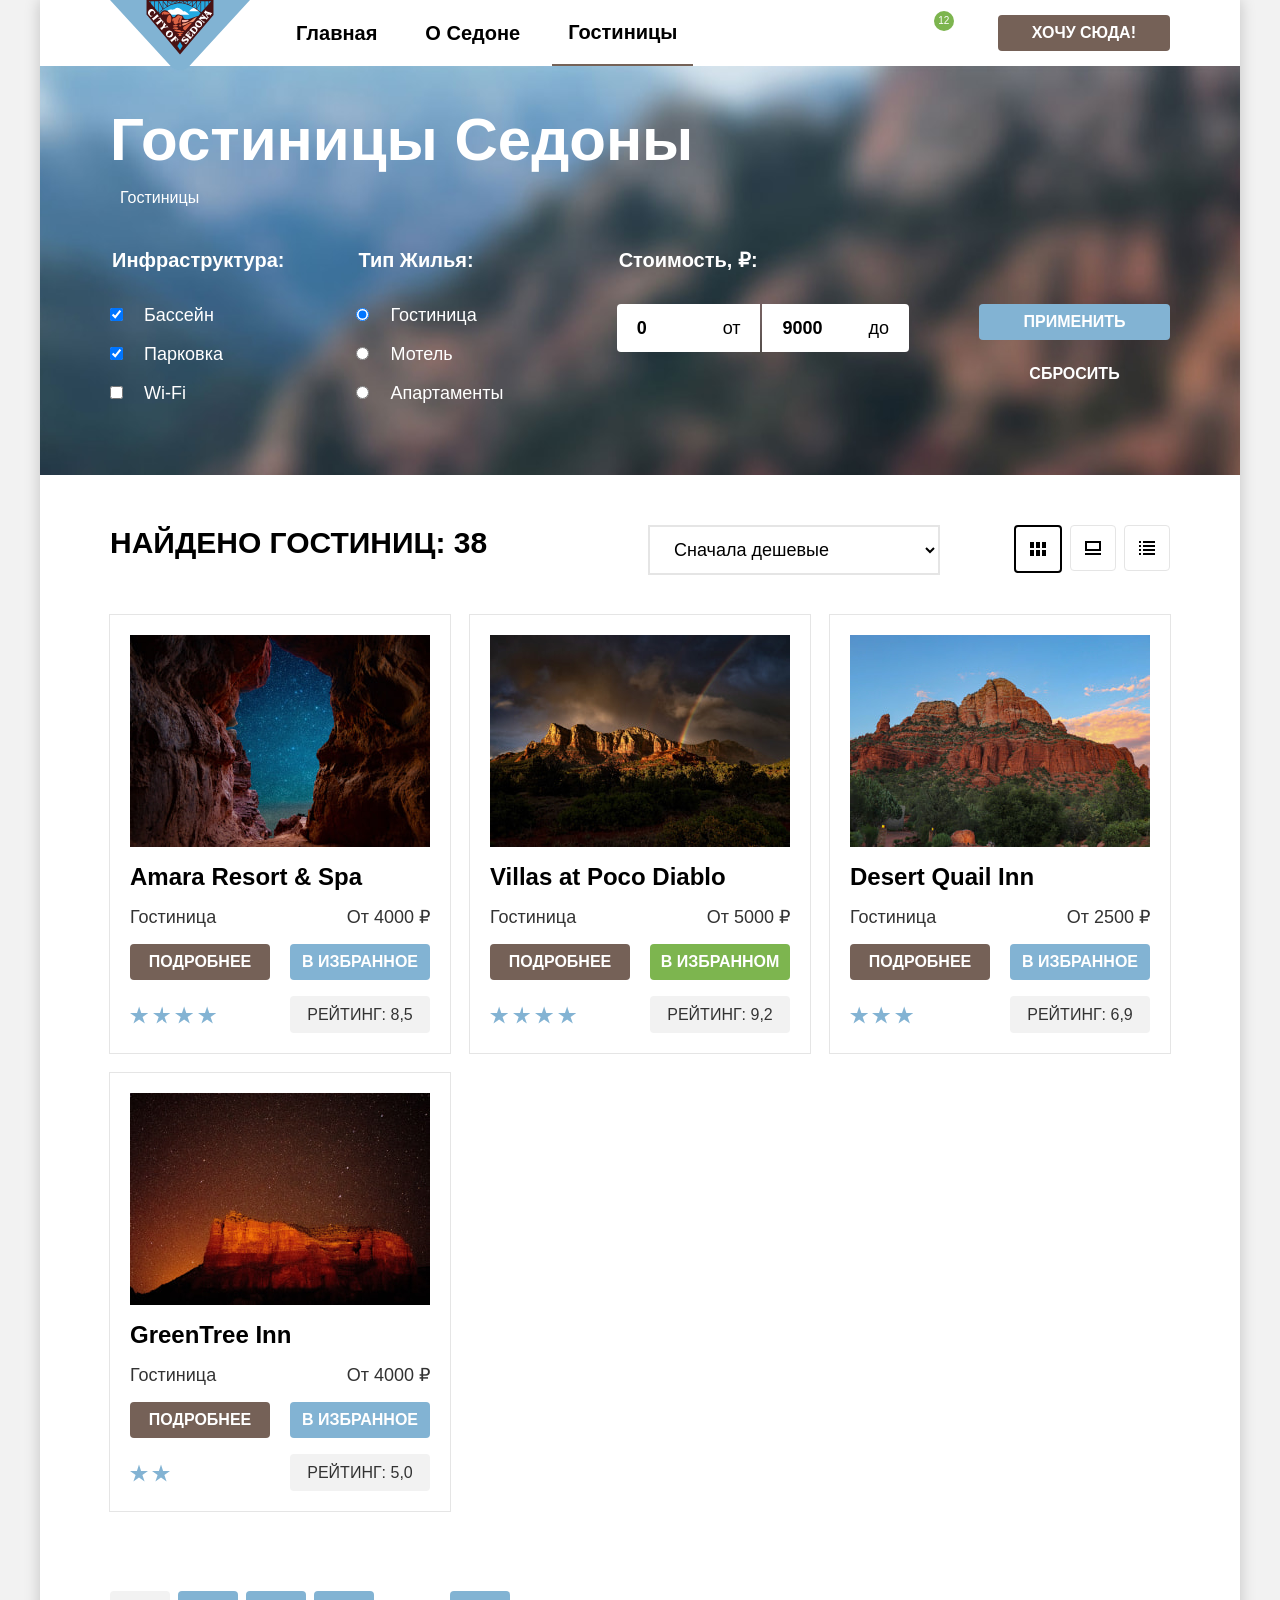
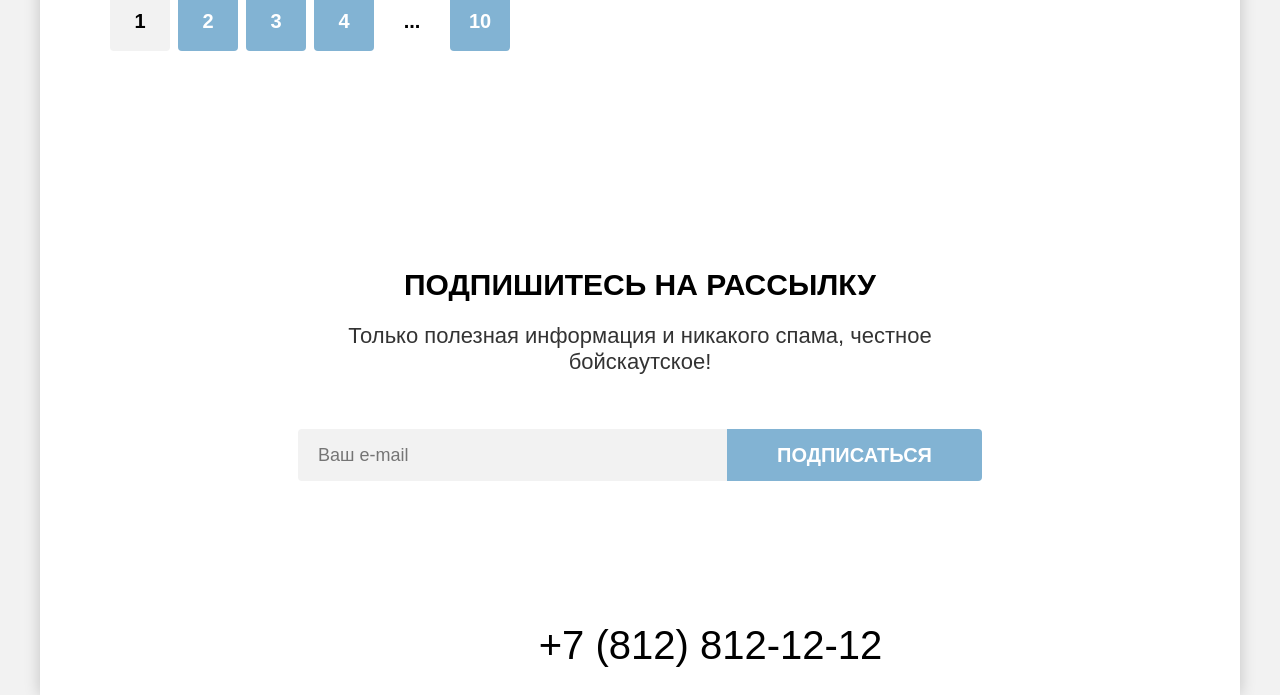
==== catalog.html @ 829bb5c4 "добавляет гриды" ====
<!DOCTYPE html>
<html lang="ru">

  <head>
    <meta charset="utf-8">
    <meta name="viewport" content="width=device-width,initial-scale=1">
    <link rel="stylesheet" href="styles/style.css">
    <title>Седона: каталог</title>
  </head>

  <body class="page">
    <div class="page__wrapper">
      <header class="page-header">
        <nav class="page-header__navigation navigation">
          <a class="navigation__logo" href="index.html">
            <img class="navigation__image" src="images/logo.svg" width="140" height="70" alt="Логотип Седона">
          </a>
          <ul class="navigation__list">
            <li class="navigation__item">
              <a class="navigation__link" href="index.html">Главная</a>
            </li>
            <li class="navigation__item">
              <a class="navigation__link" href="#">О Седоне</a>
            </li>
            <li class="navigation__item">
              <a class="navigation__link navigation__link_current" href="#" aria-current="page">Гостиницы</a>
            </li>
          </ul>
        </nav>
        <div class="page-header__user user-menu">
          <a class="user-menu__search user-menu__button" href="#">
            <span class="visually-hidden">Поиск</span>
          </a>
          <a class="user-menu__favorites user-menu__button" href="#">
            <span class="visually-hidden">Избранное</span>
            <span class="user-menu__favorites-count">12</span>
          </a>
          <a class="user-menu__want" href="#">хочу сюда!</a>
        </div>
      </header>

      <main class="main catalog">
        <div class="main__container">
          <section class="main__header">
            <h1 class="main__title">Гостиницы Седоны</h1>
            <ol class="main__breadcrumbs breadcrumbs">
              <li class="breadcrumbs__item">
                <a class="breadcrumbs__link breadcrumbs__link_home" href="index.html">
                  <span class="visually-hidden">Главная</span>
                </a>
              </li>
              <li class="breadcrumbs__item">
                <a class="breadcrumbs__link" href="#" aria-current="page">Гостиницы</a>
              </li>
            </ol>
          </section>

          <section class="main__filters filters">
            <h2 class="visually-hidden">Фильтры</h2>
            <form class="filters__form" action="https://echo.htmlacademy.ru" method="get">
              <fieldset class="filters__group">
                <legend class="filters__legend">Инфраструктура:</legend>
                <ul class="filters__list">
                  <li class="filters__item">
                    <input class="filters__checkbox" type="checkbox" name="pool" id="pool" checked>
                    <label class="filters__label" for="pool">Бассейн</label>
                  </li>
                  <li class="filters__item">
                    <input class="filters__checkbox" type="checkbox" name="parking" id="parking" checked>
                    <label class="filters__label" for="parking">Парковка</label>
                  </li>
                  <li class="filters__item">
                    <input class="filters__checkbox" type="checkbox" name="wifi" id="wifi">
                    <label class="filters__label" for="wifi">Wi-Fi</label>
                  </li>
                </ul>
              </fieldset>

              <fieldset class="filters__group">
                <legend class="filters__legend">Тип Жилья:</legend>
                <ul class="filters__list">
                  <li class="filters__item">
                    <input class="filters__radio" type="radio" name="habitation" id="hotel" value="hotel" checked>
                    <label class="filters__label" for="hotel">Гостиница</label>
                  </li>
                  <li class="filters__item">
                    <input class="filters__radio" type="radio" name="habitation" id="motel" value="motel">
                    <label class="filters__label" for="motel">Мотель</label>
                  </li>
                  <li class="filters__item">
                    <input class="filters__radio" type="radio" name="habitation" id="apartments" value="apartments">
                    <label class="filters__label" for="apartments">Апартаменты</label>
                  </li>
                </ul>
              </fieldset>

              <fieldset class="filters__group">
                <legend class="filters__legend">Стоимость, ₽:</legend>
                <div class="filter__container">
                  <input class="filters__price" type="text" name="min-price" id="min-price" value="0">
                  <label class="filters__price-text" for="min-price">от</label>
                  <input class="filters__price" type="text" name="max-price" id="max-price" value="9000">
                  <label class="filters__price-text" for="max-price">до</label>
                </div>
              </fieldset>
              <div class="filters__button-container">
                  <button class="filters__submit filters__button" type="submit">Применить</button>
                  <button class="filters__reset filters__button" type="reset">Сбросить</button>

              </di>
            </form>
          </section>
        </div>

        <div class="main__hotels-container">
          <section class="main__view-control view-control">
            <h3 class="visually-hidden">Поиск гостиниц</h3>
            <p class="view-control__results">Найдено гостиниц: <span class="view-control__count">38</span></p>

            <select class="view-control__sort" name="sort" id="sort">
              <option value="cheap">Сначала дешевые</option>
              <option value="expensive">Сначала дорогие</option>
            </select>

            <ul class="view-control__display-type display-type">
              <li class="display-type__item">
                <a class="display-type__link  display-type__link_active" href="catalog.html?view=tile">
                  <img class="display-type__image" src="images/table.svg" width="16" height="14" alt="Плитки">
                </a>
              </li>
              <li class="display-type__item">
                <a class="display-type__link" href="catalog.html?view=card">
                  <img class="display-type__image" src="images/slideshow.svg" width="16" height="14" alt="Карточки">
                </a>
              </li>
              <li class="display-type__item">
                <a class="display-type__link" href="catalog.html?view=list">
                  <img class="display-type__image" src="images/list.svg" width="16" height="14" alt="Список">
                </a>
              </li>
            </ul>
          </section>
          <section class="main__hotels hotels">
            <h2 class="visually-hidden">Список гостиниц</h2>
            <ul class="hotels__list">
              <li class="hotels__item">
                <a class="hotels__link-image" href="#">
                  <img class="hotels__image" src="images/hotels/amara-resort.jpg" width="300" height="212"
                    alt="Amara Resort & Spa">
                </a>
                <a class="hotels__link-title" href="#">
                  <h3 class="hotels__title">Amara Resort & Spa</h3>
                </a>
                <p class="hotels__type">Гостиница</p>
                <p class="hotels__price">От 4000 ₽</p>
                <a class="hotels__details hotels__button" href="#">Подробнее</a>
                <button class="hotels__favorite hotels__button" type="button">В избранное</button>
                <div class="hotels__stars hotels__stars_four">
                  <p class="visually-hidden">4 звезды</p>
                </div>
                <p class="hotels__rating">Рейтинг: 8,5</p>
              </li>

              <li class="hotels__item">
                <a class="hotels__link-image" href="#">
                  <img class="hotels__image" src="images/hotels/villas-at-poco-diablo.jpg" width="300" height="212"
                    alt="Villas at Poco Diablo">
                </a>
                <a class="hotels__link-title" href="#">
                  <h3 class="hotels__title">Villas at Poco Diablo</h3>
                </a>
                <p class="hotels__type">Гостиница</p>
                <p class="hotels__price">От 5000 ₽</p>
                <a class="hotels__details hotels__button" href="#">Подробнее</a>
                <button class="hotels__favorite hotels__button hotels__favorite_active" type="button">В
                  избранном</button>
                <div class="hotels__stars hotels__stars_four">
                  <p class="visually-hidden">4 звезды</p>
                </div>
                <p class="hotels__rating">Рейтинг: 9,2</p>
              </li>

              <li class="hotels__item">
                <a class="hotels__link-image" href="#">
                  <img class="hotels__image" src="images/hotels/desert-quail-inn.jpg" width="300" height="212"
                    alt="Desert Quail Inn">
                </a>
                <a class="hotels__link-title" href="#">
                  <h3 class="hotels__title">Desert Quail Inn</h3>
                </a>
                <p class="hotels__type">Гостиница</p>
                <p class="hotels__price">От 2500 ₽</p>
                <a class="hotels__details hotels__button" href="#">Подробнее</a>
                <button class="hotels__favorite hotels__button" type="button">В избранное</button>
                <div class="hotels__stars hotels__stars_three">
                  <p class="visually-hidden">3 звезды</p>
                </div>
                <p class="hotels__rating">Рейтинг: 6,9</p>
              </li>

              <li class="hotels__item">
                <a class="hotels__link-image" href="#">
                  <img class="hotels__image" src="images/hotels/green-tree-inn.jpg" width="300" height="212"
                    alt="GreenTree Inn">
                </a>
                <a class="hotels__link-title" href="#">
                  <h3 class="hotels__title">GreenTree Inn</h3>
                </a>
                <p class="hotels__type">Гостиница</p>
                <p class="hotels__price">От 4000 ₽</p>
                <a class="hotels__details hotels__button" href="#">Подробнее</a>
                <button class="hotels__favorite hotels__button" type="button">В избранное</button>
                <div class="hotels__stars hotels__stars_two">
                  <p class="visually-hidden">2 звезды</p>
                </div>
                <p class="hotels__rating">Рейтинг: 5,0</p>
              </li>
            </ul>

            <ul class="hotels__pagination pagination">
              <li class="pagination__item ">
                <a class="pagination__link pagination__link_current">1</a>
              </li>
              <li class="pagination__item">
                <a class="pagination__link" href="#">2</a>
              </li>
              <li class="pagination__item">
                <a class="pagination__link" href="#">3</a>
              </li>
              <li class="pagination__item">
                <a class="pagination__link" href="#">4</a>
              </li>
              <li class="pagination__item ">
                <a class="pagination__link pagination__link_more">...</a>
              </li>
              <li class="pagination__item">
                <a class="pagination__link" href="#">10</a>
              </li>
            </ul>
          </section>
        </div>
        <section class="main__subscribe subscribe">
          <h2 class="subscribe__heading">Подпишитесь на рассылку</h2>
          <p class="subscribe__text">Только полезная информация и никакого спама, честное бойскаутское!</p>
          <form class="subscribe__form" action="https://echo.htmlacademy.ru" method="post">
            <label class="visually-hidden" for="email">Укажите ваш e-mail</label>
            <input class="subscribe__email subscribe__email_reverse" type="email" name="email" id="email"
              placeholder="Ваш e-mail" required autocomplete="email">
            <button class="subscribe__button" type="submit">Подписаться</button>
          </form>
        </section>
      </main>

      <footer class="page-footer">
        <ul class="page-footer__social social">
          <li class="social__item">
            <a class="social__link" href="https://vk.com/htmlacademy">
              <span class="visually-hidden">Вконтакте</span>
            </a>
          </li>
          <li class="social__item">
            <a class="social__link" href="https://t.me/htmlacademy">
              <span class="visually-hidden">Телеграм</span>
            </a>
          </li>
          <li class="social__item">
            <a class="social__link" href="https://www.youtube.com/user/htmlacademyru">
              <span class="visually-hidden">Ютуб</span>
            </a>
          </li>
        </ul>
        <a class="page-footer__phone" href="tel:+78128121212">+7 (812) 812-12-12</a>
        <a class="page-footer__logo" href="https://htmlacademy.ru/intensive/htmlcss">
          <span class="visually-hidden">HTML Academy</span>
        </a>
      </footer>
    </div>
  </body>

</html>
---- styles/style.css ----
@font-face {
  font-family: "PT Sans";
  font-style: normal;
  font-weight: 400;
  src: url("../fonts/ptsans-400.woff2") format("woff2");
  font-display: swap;
}

@font-face {
  font-family: "PT Sans";
  font-style: normal;
  font-weight: 700;
  src: url("../fonts/ptsans-700.woff2") format("woff2");
  font-display: swap;
}

:root {
  --color-text-primary: #000000;
  --color-text-secondary: #333333;
  --color-text-tertiary: #ffffff;

  --color-background-primary: #ffffff;
  --color-background-secondary: #82b3d3;
  --color-background-tertiary: rgba(130, 179, 211, 0.12);
  --color-background-quaternary: rgba(130, 179, 211, 0.2);

  --color-image-background: #a9a2a2;

  --color-button-background-primary: #756157;
  --color-button-background-secondary: #82b3d3;
  --color-button-background-tertiary: #7db54f;
  --color-button-background-quaternary: #f2f2f2;

  --color-icon-border-default: #e5e5e5;
  --color-icon-border-focus: #68a2ca;
  --color-icon-border-active: #000000;

  --font-size-text-block: 18px;
  --font-size-text-small: 16px;
  --font-size-text-basic: 22px;

  --line-height-text-block: 21px;
  --line-height-text-small: 21px;
  --line-height-text-basic: 26px;

  --font-size-heading-primary: 60px;
  --font-size-heading-secondary: 30px;
  --font-size-heading-tertiary: 24px;
  --font-size-heading-quaternary: 20px;

  --line-height-heading-primary: 78px;
  --line-height-heading-secondary: 36px;
  --line-height-heading-tertiary: 28px;
  --line-height-heading-quaternary: 24px;

  --font-size-button-primary: 20px;
  --font-size-button-secondary: 16px;

  --line-height-button-primary: 36px;
  --line-height-button-secondary: 20px;

  --font-size-checkbox: 18px;
  --line-height-checkbox: 23px;
  --font-size-input: 18px;
  --line-height-input: 24px;

  --font-weight-bold: 700;
  --font-weight-regular: 400;
}

html {
  height: 100%;
}

body {
  font-family: "PT Sans", sans-serif;
  font-size: var(--font-size-text-block);
  line-height: var(--line-height-text-block);
  font-weight: var(--font-weight-regular);
  font-style: normal;
  color: var(--color-text-primary);
  background-color: var(--color-button-background-quaternary);
}

.visually-hidden {
  position: absolute;
  width: 1px;
  height: 1px;
  margin: -1px;
  border: 0;
  padding: 0;
  white-space: nowrap;
  clip-path: inset(100%);
  clip: rect(0 0 0 0);
  overflow: hidden;
}

.page {
  margin: unset;
  height: 100%;
}

.page__wrapper {
  background-color: var(--color-background-primary);
  display: flex;
  flex-direction: column;
  min-height: 100%;
  width: 1200px;
  margin: auto;
  box-shadow: 0 0 15px 0 rgba(0, 0, 0, 0.2);
}

.page-header {
  padding-inline: 70px;
  display: flex;
  gap: 50px;
  justify-content: space-between;
  align-items: center;
}

.page-header__navigation {
  z-index: 1;
}

/* navigation */
.navigation {
  display: flex;
  gap: 30px;
  flex-grow: 2;
  flex-basis: 516px;
}

.navigation__logo {
  margin-block-end: -6px;
}

.navigation__image {
  display: block;
  flex-shrink: 0;
}

.navigation__list {
  display: flex;
  flex-wrap: wrap;
  margin: 0;
  padding: 0;
  list-style-type: none;
  gap: 8px 16px;
  align-items: center;
}

.navigation__link {
  text-decoration: none;
  display: block;
  color: inherit;
  font-weight: var(--font-weight-bold);
  font-size: var(--font-size-heading-quaternary);
  line-height: var(--line-height-heading-quaternary);
  padding: 20px 16px;
}

.navigation__link_current {
  border-bottom: 2px solid #756257;
}

.user-menu {
  margin-inline-start: auto;
  display: flex;
  align-items: center;
  justify-content: flex-end;
  flex-basis: 268px;
  row-gap: 20px;
  flex-wrap: wrap;
  flex-grow: 1;
}

.user-menu__button {
  min-width: 44px;
  min-height: 44px;
  text-decoration: none;
}

.user-menu__favorites-count {
  font-size: 10px;
  line-height: 10px;
  width: 20px;
  height: 20px;
  border-radius: 50%;
  display: flex;
  justify-content: center;
  align-items: center;

  color: var(--color-text-tertiary);
  background-color: var(--color-button-background-tertiary);
}

.user-menu__want {
  font-size: var(--font-size-button-secondary);
  line-height: var(--line-height-button-secondary);
  font-weight: var(--font-weight-bold);
  background-color: var(--color-button-background-primary);
  color: var(--color-text-tertiary);
  text-transform: uppercase;
  text-decoration: none;
  padding: 8px 34px;
  border: none;
  border-radius: 4px;
  margin-inline-start: 20px;
}

.hero {
  background-image:
    url("../images/divider.svg"), url("../images/index-main.jpg");
  background-repeat: no-repeat;
  background-size: 100% auto, cover;
  background-position: left bottom, left top;
  background-color: var(--color-image-background);
  padding-block: 51px 82px;
}

.hero__image {
  margin: auto;
  display: block;
}

/* advantages */
.advantages {
  padding-block-start: 69px;
}

.advantages__slogan {
  font-size: var(--font-size-heading-secondary);
  line-height: var(--line-height-heading-secondary);
  font-weight: var(--font-weight-bold);
  text-align: center;
  text-transform: uppercase;
  margin: 0 auto 20px;
  max-width: 620px;
}

.advantages__subtext {
  font-size: var(--font-size-text-basic);
  line-height: var(--line-height-text-basic);
  color: var(--color-text-secondary);
  text-align: center;
  margin-block-end: 90px;
  padding-inline: 150px;
}

.advantages__list {
  margin: 0;
  padding: 0;
  list-style-type: none;
  display: flex;
  flex-wrap: wrap;
}

.advantages__item {
  background-color: var(--color-background-quaternary);
  text-align: center;
  flex-basis: 400px;
  flex-grow: 1;
  min-height: 385px;
  display: flex;
  align-items: center;
}

.advantages__item_dark {
  background-color: var(--color-background-secondary);
  color: var(--color-text-tertiary);
}

.advantages__item_light {
  background-color: var(--color-background-tertiary);
}

.advantages__item_special {
  flex-basis: 100%;
}

.advantages__container {
  flex-grow: 1;
  padding-inline: 85px;
  max-width: 400px;
}

.advantages__image {
  flex-grow: 2;
  display: block;
}

.advantages__title {
  font-size: var(--font-size-heading-tertiary);
  line-height: var(--line-height-heading-tertiary);
  font-weight: var(--font-weight-bold);
  text-transform: uppercase;
  margin: 0 auto 62px;
  max-width: 175px;
}

.advantages__text {
  color: var(--color-text-secondary);
  margin: 0;
}

.advantages__text_dark {
  color: inherit;
}

/* facilities */
.facilities {
  text-align: center;
}

.facilities__heading {
  font-size: var(--font-size-heading-secondary);
  line-height: var(--line-height-heading-secondary);
  font-weight: var(--font-weight-bold);
  text-transform: uppercase;
  margin: 64px auto 20px;
}

.facilities__text {
  font-size: var(--font-size-text-basic);
  line-height: var(--line-height-text-basic);
  color: var(--color-text-secondary);
  margin: 0 auto 64px;
}

.facilities__list {
  margin: 0;
  padding: 0;
  list-style-type: none;
  display: flex;
  flex-wrap: wrap;
}

.facilities__item {
  box-sizing: border-box;
  text-align: center;
  padding: 79px 85px 81px;
  flex-basis: 33.3%;
  flex-grow: 1;
}

.facilities__item_dark {
  background-color: var(--color-background-tertiary);
}

.facilities__item-title {
  font-size: var(--font-size-heading-tertiary);
  line-height: var(--line-height-heading-tertiary);
  font-weight: var(--font-weight-bold);
  margin: 30px auto;
  max-width: 230px;
}

.facilities__item-text {
  color: var(--color-text-secondary);
  margin: 0 auto;
  max-width: 230px;
}

/* search */
.hotel-search {
  text-align: center;
  padding: 96px 304px;
}

.hotel-search__heading {
  font-size: var(--font-size-heading-secondary);
  line-height: var(--line-height-heading-secondary);
  font-weight: var(--font-weight-bold);
  margin: 0 auto 20px;
}

.hotel-search__text {
  font-size: var(--font-size-text-basic);
  line-height: var(--line-height-text-basic);
  color: var(--color-text-secondary);
  margin: 0 auto 54px;
}

.hotel-search__button {
  font-size: var(--font-size-button-primary);
  line-height: var(--line-height-button-primary);
  font-weight: var(--font-weight-bold);
  background-color: var(--color-button-background-primary);
  color: var(--color-text-tertiary);
  text-transform: uppercase;
  padding: 8px 50px;
  border: none;
  border-radius: 4px;
}

/* subscribe */
.subscribe {
  text-align: center;
  color: var(--color-text-primary);
  padding: 96px 258px 104px;
}

.subscribe_special {
  background-image: url("../images/subcribe.jpg");
  background-color: var(--color-image-background);
  color: var(--color-text-tertiary);
  background-repeat: no-repeat;
  background-size: cover;
}

.subscribe__heading {
  font-size: var(--font-size-heading-secondary);
  line-height: var(--line-height-heading-secondary);
  font-weight: var(--font-weight-bold);
  text-transform: uppercase;
  margin: 0 auto 20px;
}

.subscribe__text {
  font-size: var(--font-size-text-basic);
  line-height: var(--line-height-text-basic);
  color: var(--color-text-secondary);
  margin: 0 auto 54px;
}

.subscribe__text_special {
  color: inherit;
}

.subscribe__form {
  display: flex;
}

.subscribe__email {
  font-size: var(--font-size-input);
  line-height: var(--line-height-input);
  background-color: var(--color-background-primary);
  font-weight: inherit;
  font-family: inherit;
  border: none;
  border-radius: 4px 0 0 4px;
  padding: 14px 20px;
  margin: 0;
  color: inherit;
  width: 452px;
}

.subscribe__email_reverse {
  background-color: var(--color-button-background-quaternary);
}

.subscribe__button {
  font-size: var(--font-size-button-primary);
  line-height: var(--line-height-button-primary);
  font-weight: var(--font-weight-bold);
  background-color: var(--color-button-background-secondary);
  color: var(--color-text-tertiary);
  text-transform: uppercase;
  margin: 0;
  padding: 8px 50px;
  border: none;
  border-radius: 0 4px 4px 0;
}

/* footer */
.page-footer {
  padding: 40px 70px 30px;
  display: flex;
  justify-content: space-between;
  gap: 30px;
}

.social {
  display: flex;
  list-style: none;
  padding: 0;
  margin: 0;
}

.social__link {
  display: block;
  min-width: 47px;
  min-height: 40px;
}

.page-footer__phone {
  font-size: 40px;
  line-height: 40px;
  color: inherit;
  text-decoration: none;
  max-width: 500px;
}

/* main */
.main {
  flex-grow: 1;
}

.main__container {
  background-color: var(--color-image-background);
  background-image: url("../images/filter.jpg");
  background-repeat: no-repeat;
  background-size: cover;
  background-position: center;
  padding: 35px 70px 70px;
}

.main__title {
  font-size: var(--font-size-heading-primary);
  line-height: var(--line-height-heading-primary);
  font-weight: var(--font-weight-bold);
  color: var(--color-text-tertiary);
  margin: 0 auto 8px 0;
}

.breadcrumbs__link {
  text-decoration: none;
  font-size: var(--font-size-text-small);
  line-height: var(--line-height-text-small);
  font-weight: inherit;
  color: var(--color-text-tertiary);
}

.breadcrumbs {
  list-style: none;
  padding: 0;
  margin: 0;
  display: flex;
  gap: 10px;
}

.main__breadcrumbs {
  margin-block-end: 40px;
}

/* filters */
.filters {
  color: var(--color-text-tertiary);
}

.filters__form {
  display: flex;
  gap: 70px;
}

.filters__group {
  margin: 0;
  padding: 0;
  border: none;
  max-width: 200px;
}

.filters__group:last-of-type {
  margin-inline-start: auto
}

.filters__legend {
  font-size: var(--font-size-heading-quaternary);
  line-height: var(--line-height-heading-quaternary);
  font-weight: var(--font-weight-bold);
  margin-block-end: 32px;
}

.filters__list {
  list-style: none;
  padding: 0;
  margin: 0;
  display: flex;
  flex-direction: column;
  gap: 16px;
}

.filters__button-container {
  list-style: none;
  padding: 0;
  margin: 0;
  display: flex;
  flex-direction: column;
  gap: 16px;
}

.filters__checkbox {
  margin: 0;
}

.filters__radio {
  margin: 0;
}

.filters__label {
  font-size: var(--font-size-checkbox);
  line-height: var(--line-height-checkbox);
  margin-inline-start: 16px;
}

.filter__container {
  grid-area: list;
  font-size: var(--font-size-input);
  line-height: var(--line-height-input);
  margin-inline-start: auto;
  display: flex;
  align-items: center;
}

.filters__price {
  font-family: inherit;
  font-weight: var(--font-weight-bold);
  font-size: inherit;
  line-height: inherit;
  max-width: 96px;
  box-sizing: border-box;
  padding: 12px 0 12px 20px;
  border: none;
}

.filters__price:first-of-type {
  border-radius: 4px 0 0 4px;
}

.filters__price-text {
  background-color: var(--color-background-primary);
  color: var(--color-text-primary);
  padding: 12px 20px 12px 10px;
}

.filters__price-text:last-of-type {
  border-radius: 0 4px 4px 0;
}

.filters__price-text + .filters__price {
  margin-inline-start: 2px;
}

.filters__button {
  font-size: var(--font-size-button-secondary);
  line-height: var(--line-height-button-secondary);
  font-weight: var(--font-weight-bold);
  color: var(--color-text-tertiary);
  text-transform: uppercase;
  min-width: 191px;
  border: none;
  border-radius: 4px;
  padding: 0 8px;
  padding-block: 8px;
}

.filters__submit {
  background-color: var(--color-button-background-secondary);
  margin-block-start: 56px;
}

.filters__reset {
  background-color: transparent;
}

/* view-control */

.view-control {
  display: flex;
  align-items: start;
  justify-content: space-between;
}

.view-control__results {
  font-size: var(--font-size-heading-secondary);
  line-height: var(--line-height-heading-secondary);
  font-weight: var(--font-weight-bold);
  text-transform: uppercase;
  margin: 0;
}

.view-control__sort {
  font-family: inherit;
  font-size: inherit;
  line-height: inherit;
  font-weight: inherit;
  color: inherit;
  background-color: var(--color-background-primary);
  padding: 12px 20px;
  min-width: 292px;
  box-sizing: border-box;
  border: 2px solid #e5e5e5;
  margin-inline-start: auto;
  margin-inline-end: 14px;
}

.display-type {
  list-style: none;
  display: flex;
  flex-wrap: wrap;
  justify-content: end;
  gap: 8px;
  padding: 0;
  margin: 0;
  width: 216px;
}

.display-type__link {
  padding: 15px 14px;
  border: 1.5px solid var(--color-icon-border-default);
  border-radius: 4px;
  display: block;
}

.display-type__image {
  display: block;
}

.display-type__link_active {
  border: 2px solid var(--color-icon-border-active);
}

/* hotels */
.main__hotels-container {
  padding: 50px 70px 60px;
}

.hotels {
  padding-block: 40px 60px;
}

.hotels__list {
  list-style: none;
  padding: 0;
  margin: 0;
  display: grid;
  grid-template-columns: repeat(3, minmax(200px, 1fr));
  gap: 20px;
  padding-block-end: 40px;
}

.hotels__item {
  display: grid;
  grid-template-columns: 1fr 1fr;
  Grid-template-rows: min-content auto min-content min-content min-content;
  grid-template-areas: "image image"
    "title title"
    "type price"
    "link button"
    "stars rating";
  gap: 16px 20px;
  padding: 20px;
  box-shadow: 0 0 0 1px var(--color-icon-border-default);
}

.hotels__link-image {
  grid-area: image;
}

.hotels__image {
  width: 100%;
  height: auto;
  display: block;
}

.hotels__link-title {
  text-decoration: none;
  color: inherit;
  grid-area: title;
  display: block;
  margin: 0;
  margin-block-end: auto;
}

.hotels__title {
  font-size: var(--font-size-heading-tertiary);
  line-height: var(--line-height-heading-tertiary);
  font-weight: var(--font-weight-bold);
  margin: 0;
}

.hotels__type {
  text-align: left;
  color: var(--color-text-secondary);
  grid-area: type;
  margin: 0;
}

.hotels__price {
  text-align: right;
  color: var(--color-text-secondary);
  grid-area: price;
  margin: 0;
}

.hotels__button {
  color: var(--color-text-tertiary);
  font-size: var(--font-size-button-secondary);
  line-height: var(--line-height-button-secondary);
  font-weight: var(--font-weight-bold);
  text-align: center;
  text-transform: uppercase;
  text-decoration: none;
  padding: 8px 0.5em;
  border-radius: 4px;
  max-width: 140px;
}

.hotels__details {
  background-color: var(--color-button-background-primary);
  grid-area: link;
}

.hotels__favorite {
  background-color: var(--color-button-background-secondary);
  border: none;
  grid-area: button;
}

.hotels__favorite_active {
  background-color: var(--color-button-background-tertiary);
}

.hotels__stars {
  grid-area: stars;
  background-image: url("../images/star.svg");
  background-repeat: space;
  background-position: left;
  background-size: 18px 40px;
  max-height: 38px;
}

.hotels__stars_one {
  max-width: 17px;
}

.hotels__stars_two {
  max-width: 40px;
}

.hotels__stars_three {
  max-width: 63px;
}

.hotels__stars_four {
  max-width: 86px;
}

.hotels__stars_five {
  max-width: 108px;
}

.hotels__rating {
  color: var(--color-text-secondary);
  font-size: 16px;
  line-height: 20px;
  text-transform: uppercase;
  text-align: center;
  background-color: var(--color-button-background-quaternary);
  grid-area: rating;
  padding-block: 9px 8px;
  margin: 0;
  border-radius: 4px;
}

/* pagination */

.pagination {
  list-style-type: none;
  margin: 0;
  padding: 0;
  display: flex;
  flex-wrap: wrap;
  gap: 8px;
  padding-block-start: 40px;
}


.pagination__link {
  background-color: var(--color-background-secondary);
  color: var(--color-text-tertiary);
  min-width: 60px;
  min-height: 60px;
  border-radius: 4px;
  text-decoration: none;
  font-size: var(--font-size-button-primary);
  line-height: var(--line-height-button-primary);
  font-weight: var(--font-weight-bold);
  text-align: center;
  display: flex;
  justify-content: center;
  align-items: center;
  height: 100%;
  padding-inline: 0.5em;
  box-sizing: border-box;
}

.pagination__link_more {
  color: var(--color-text-primary);
  background-color: var(--color-background-primary);
}

.pagination__link_current {
  color: var(--color-text-primary);
  background-color: var(--color-button-background-quaternary);
}
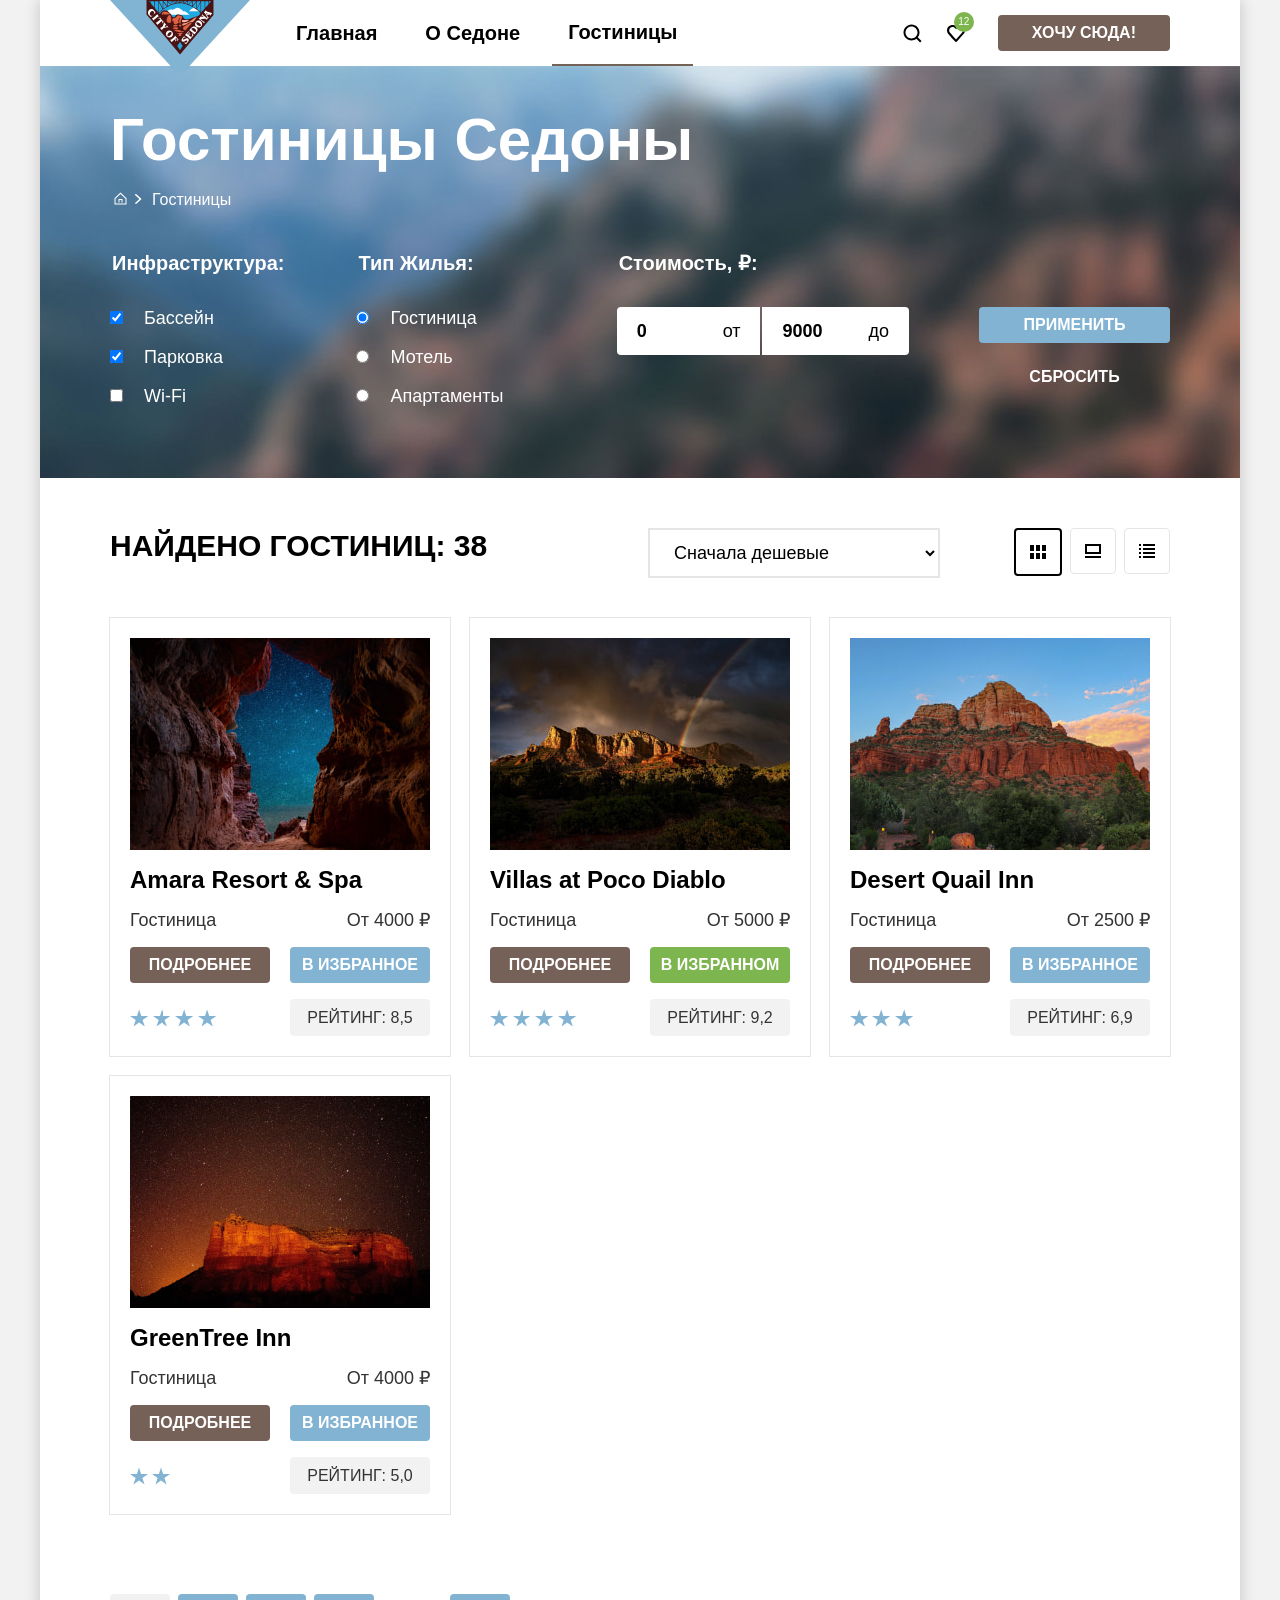
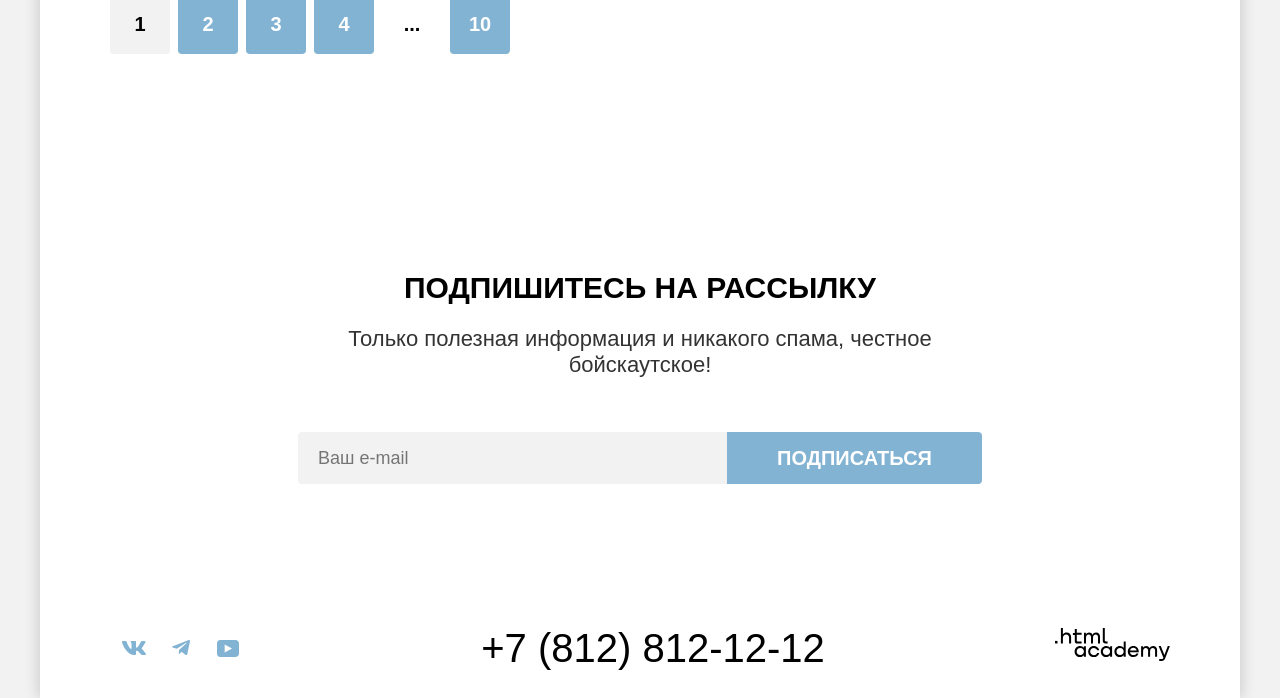
==== commit 4e798a48: "Добавляет состояния у кнопок и декоративную графику" ====
--- a/catalog.html
+++ b/catalog.html
@@ -29,9 +29,21 @@
         </nav>
         <div class="page-header__user user-menu">
           <a class="user-menu__search user-menu__button" href="#">
+            <svg class="user-menu__icon" width="20" height="20" viewBox="0 0 20 20" fill="none"
+              xmlns="http://www.w3.org/2000/svg" aria-hidden="true" focusable="false">
+              <path
+                d="M19.5 18.0083L15.8 14.3287C16.8 13.0359 17.5 11.3453 17.5 9.4558C17.5 5.08011 13.9 1.5 9.5 1.5C5.1 1.5 1.5 5.17956 1.5 9.55525C1.5 13.9309 5.1 17.511 9.5 17.511C11.3 17.511 13 16.9144 14.4 15.8204L18.1 19.5L19.5 18.0083ZM9.5 15.5221C6.2 15.5221 3.5 12.837 3.5 9.55525C3.5 6.27348 6.2 3.5884 9.5 3.5884C12.8 3.5884 15.5 6.27348 15.5 9.55525C15.5 12.837 12.8 15.5221 9.5 15.5221Z"
+                fill="currentColor" />
+            </svg>
             <span class="visually-hidden">Поиск</span>
           </a>
           <a class="user-menu__favorites user-menu__button" href="#">
+            <svg class="user-menu__icon" width="20" height="20" viewBox="0 0 20 20" fill="none"
+              xmlns="http://www.w3.org/2000/svg" aria-hidden="true" focusable="false">
+              <path
+                d="M9.9 19C9.6 19 9.3 18.9 9.1 18.6C3.7 12.5 2.4 11.1 2.1 10.7C1.4 9.8 1 8.6 1 7.4C1 4.4 3.4 2 6.5 2C7.8 2 9 2.5 10 3.3C11 2.5 12.3 2 13.5 2C16.5 2 19 4.4 19 7.4C19 8.7 18.5 9.9 17.7 10.8L10.7 18.7C10.5 18.9 10.3 19 9.9 19ZM3.9 9.5C4.2 9.9 7.4 13.5 10 16.4L16.2 9.4C16.7 8.9 16.9 8.2 16.9 7.4C16.9 5.6 15.4 4.1 13.6 4.1C12.6 4.1 11.6 4.6 10.9 5.4C10.6 5.7 10.3 5.8 10 5.8C9.7 5.8 9.4 5.6 9.2 5.4C8.5 4.6 7.5 4.1 6.5 4.1C4.7 4.1 3.2 5.6 3.2 7.4C3.1 8.3 3.5 9 3.9 9.5C3.8 9.5 3.8 9.5 3.9 9.5Z"
+                fill="currentColor" />
+            </svg>
             <span class="visually-hidden">Избранное</span>
             <span class="user-menu__favorites-count">12</span>
           </a>
@@ -46,6 +58,12 @@
             <ol class="main__breadcrumbs breadcrumbs">
               <li class="breadcrumbs__item">
                 <a class="breadcrumbs__link breadcrumbs__link_home" href="index.html">
+                  <svg class="breadcrumbs__icon" width="13" height="15" viewBox="0 0 13 15" fill="currentColor" xmlns="http://www.w3.org/2000/svg"
+                    aria-hidden="true" focusable="false">
+                    <path
+                      d="M6.5 0.5L0.5 6.30006V12.5001H12.5V6.30006L6.5 0.5ZM11.5 11.5001H1.5V6.70005L6.5 1.9L11.5 6.70005V11.5001Z" />
+                    <path d="M4.5 10.5001H5.5V8.00005H7.5V10.5001H8.5V7.00005H4.5V10.5001Z" />
+                  </svg>
                   <span class="visually-hidden">Главная</span>
                 </a>
               </li>
@@ -104,10 +122,10 @@
                 </div>
               </fieldset>
               <div class="filters__button-container">
-                  <button class="filters__submit filters__button" type="submit">Применить</button>
-                  <button class="filters__reset filters__button" type="reset">Сбросить</button>
-
-              </di>
+                <button class="filters__submit filters__button" type="submit">Применить</button>
+                <button class="filters__reset filters__button" type="reset">Сбросить</button>
+
+                </di>
             </form>
           </section>
         </div>
@@ -255,22 +273,67 @@
         <ul class="page-footer__social social">
           <li class="social__item">
             <a class="social__link" href="https://vk.com/htmlacademy">
+              <svg class="social__icon" width="24" height="14" viewBox="0 0 24 14" fill="none"
+                xmlns="http://www.w3.org/2000/svg" aria-hidden="true" focusable="false">
+                <path fill-rule="evenodd" clip-rule="evenodd"
+                  d="M23.45 0.948C23.616 0.402 23.45 0 22.655 0H20.03C19.362 0 19.054 0.347 18.887 0.73C18.887 0.73 17.552 3.926 15.661 6.002C15.049 6.604 14.771 6.795 14.437 6.795C14.27 6.795 14.019 6.604 14.019 6.057V0.948C14.019 0.292 13.835 0 13.279 0H9.151C8.734 0 8.483 0.304 8.483 0.593C8.483 1.214 9.429 1.358 9.526 3.106V6.904C9.526 7.737 9.373 7.888 9.039 7.888C8.149 7.888 5.984 4.677 4.699 1.003C4.45 0.288 4.198 0 3.527 0H0.9C0.15 0 0 0.347 0 0.73C0 1.412 0.89 4.8 4.145 9.281C6.315 12.341 9.37 14 12.153 14C13.822 14 14.028 13.632 14.028 12.997V10.684C14.028 9.947 14.186 9.8 14.715 9.8C15.105 9.8 15.772 9.992 17.33 11.467C19.11 13.216 19.403 14 20.405 14H23.03C23.78 14 24.156 13.632 23.94 12.904C23.702 12.18 22.852 11.129 21.725 9.882C21.113 9.172 20.195 8.407 19.916 8.024C19.527 7.533 19.638 7.314 19.916 6.877C19.916 6.877 23.116 2.451 23.449 0.948H23.45Z"
+                  fill="currentColor" />
+              </svg>
               <span class="visually-hidden">Вконтакте</span>
             </a>
           </li>
           <li class="social__item">
             <a class="social__link" href="https://t.me/htmlacademy">
+              <svg class="social__icon" width="18" height="16" viewBox="0 0 18 16" fill="none"
+                xmlns="http://www.w3.org/2000/svg" aria-hidden="true" focusable="false">
+                <path
+                  d="M16.785 0.0992597L0.840489 6.24776C-0.247661 6.68481 -0.241365 7.29184 0.640845 7.56253L4.73445 8.83953L14.2058 2.8637C14.6537 2.59121 15.0629 2.7378 14.7265 3.03636L7.05283 9.96185H7.05103L7.05283 9.96275L6.77045 14.1823C7.18413 14.1823 7.36669 13.9925 7.59871 13.7686L9.58705 11.8351L13.7229 14.89C14.4855 15.31 15.0332 15.0941 15.2229 14.1841L17.9379 1.38885C18.2158 0.274623 17.5126 -0.229883 16.785 0.0992597Z"
+                  fill="currentColor" />
+              </svg>
               <span class="visually-hidden">Телеграм</span>
             </a>
           </li>
           <li class="social__item">
             <a class="social__link" href="https://www.youtube.com/user/htmlacademyru">
+              <svg class="social__icon" width="22" height="17" viewBox="0 0 22 17" fill="none"
+                xmlns="http://www.w3.org/2000/svg" aria-hidden="true" focusable="false">
+                <path
+                  d="M18.607 0H3.17413C1.31343 0 0 1.59375 0 3.4V13.4937C0 15.4062 1.31343 17 3.17413 17H18.8259C20.4677 17 22 15.4062 22 13.6V3.4C21.7811 1.59375 20.4677 0 18.607 0ZM7.66169 12.5375V4.4625L14.995 8.5L7.66169 12.5375Z"
+                  fill="currentColor" />
+              </svg>
               <span class="visually-hidden">Ютуб</span>
             </a>
           </li>
         </ul>
         <a class="page-footer__phone" href="tel:+78128121212">+7 (812) 812-12-12</a>
         <a class="page-footer__logo" href="https://htmlacademy.ru/intensive/htmlcss">
+          <svg width="115" height="33" viewBox="0 0 115 33" fill="currentColor" xmlns="http://www.w3.org/2000/svg"
+            aria-hidden="true" focusable="false">
+            <path d="M0 12.9V15.5H2.5V12.9H0Z" />
+            <path
+              d="M11.6 4.5C10 4.5 8.8 5.2 8 6.2H7.9V0H5.9V15.5H7.9V10.2C7.9 8.1 9.2 6.6 11.2 6.6C13 6.6 14.1 8 14.1 9.8V15.5H16.1V9.4C16.2 6.4 14.3 4.5 11.6 4.5Z" />
+            <path
+              d="M26.6 4.8H21.8V1.1H19.8V4.9H17.9V6.9H19.8V12.9C19.8 14.6 20.8 15.6 22.5 15.6H26.6V13.6H22.9C22.2 13.6 21.8 13.2 21.8 12.5V6.8H26.6V4.8Z" />
+            <path
+              d="M41.1 4.6C39.5 4.6 38.2 5.4 37.6 6.7H37.5C36.9 5.5 35.7 4.6 34.1 4.6C32.7 4.6 31.6 5.4 31 6.4H30.9V4.8H29V15.4H31V10C31 8 32 6.5 33.6 6.5C35.1 6.5 36 7.5 36 9.1V15.4H38V9.8C38 7.4 39.4 6.5 40.6 6.5C42.1 6.5 43 7.5 43 9.1V15.4H45V8.9C45.1 6.4 43.6 4.6 41.1 4.6Z" />
+            <path
+              d="M47.8 12.7C47.8 14.4 48.8 15.4 50.6 15.4H52.6V13.4H50.9C50.2 13.4 49.8 13 49.8 12.3V0H47.8V12.7Z" />
+            <path
+              d="M28.9 19.7C28 18.6 26.7 17.9 25 17.9C21.9 17.9 19.6 20.2 19.6 23.5C19.6 26.8 21.9 29.1 25 29.1C26.8 29.1 28 28.3 28.8 27.2H28.9V28.8H30.9V18.2H28.9V19.7ZM25.3 27.1C23.1 27.1 21.7 25.5 21.7 23.5C21.7 21.5 23.1 19.9 25.3 19.9C27.5 19.9 28.9 21.5 28.9 23.5C28.9 25.4 27.5 27.1 25.3 27.1Z" />
+            <path
+              d="M44.2 22C43.7 19.6 41.6 17.9 38.8 17.9C35.4 17.9 33.2 20.4 33.2 23.5C33.2 26.6 35.4 29.1 38.8 29.1C41.6 29.1 43.7 27.3 44.2 24.9H42.1C41.7 26.2 40.4 27.2 38.8 27.2C36.6 27.2 35.2 25.6 35.2 23.6C35.2 21.6 36.6 20 38.8 20C40.4 20 41.6 21 42.1 22.2H44.2V22Z" />
+            <path
+              d="M55.1 19.7C54.2 18.6 52.9 17.9 51.2 17.9C48.1 17.9 45.8 20.2 45.8 23.5C45.8 26.8 48.1 29.1 51.2 29.1C53 29.1 54.2 28.3 55 27.2H55.1V28.8H57.1V18.2H55.1V19.7ZM51.5 27.1C49.3 27.1 47.9 25.5 47.9 23.5C47.9 21.5 49.3 19.9 51.5 19.9C53.7 19.9 55.1 21.5 55.1 23.5C55.1 25.4 53.6 27.1 51.5 27.1Z" />
+            <path
+              d="M68.7 19.8C67.8 18.7 66.5 17.9 64.8 17.9C61.7 17.9 59.4 20.2 59.4 23.5C59.4 26.8 61.6 29.1 64.8 29.1C66.5 29.1 67.8 28.3 68.6 27.3H68.7V28.8H70.7V13.4H68.7V19.8ZM65.1 27.1C62.9 27.1 61.5 25.5 61.5 23.5C61.5 21.5 62.9 19.9 65.1 19.9C67.3 19.9 68.7 21.5 68.7 23.5C68.6 25.5 67.2 27.1 65.1 27.1Z" />
+            <path
+              d="M78.3 17.9C75 17.9 72.8 20.4 72.8 23.5C72.8 26.5 74.9 29.1 78.3 29.1C80.8 29.1 82.8 27.8 83.5 25.5H81.4C80.9 26.5 79.8 27.1 78.4 27.1C76.5 27.1 75.1 25.8 75 24.2H83.8C84 20.6 81.8 17.9 78.3 17.9ZM78.3 19.8C80 19.8 81.3 20.8 81.6 22.4H75.1C75.4 20.9 76.6 19.8 78.3 19.8Z" />
+            <path
+              d="M98.2 17.9C96.6 17.9 95.3 18.7 94.6 19.9H94.5C93.9 18.7 92.7 17.9 91.1 17.9C89.7 17.9 88.6 18.6 88 19.7V18.2H86.1V28.8H88.1V23.4C88.1 21.4 89.1 20 90.7 19.9C92.2 19.9 93.1 20.9 93.1 22.5V28.8H95.1V23.2C95.1 20.8 96.5 19.9 97.7 19.9C99.2 19.9 100.1 20.9 100.1 22.5V28.8H102.1V22.3C102.2 19.7 100.7 17.9 98.2 17.9Z" />
+            <path
+              d="M109.4 27L105.8 18.1H103.6L108.4 29.7C108.1 30.6 107.7 30.9 106.7 30.9H104.2V32.9H106.7C108.5 32.9 109.5 32.1 110.2 30.3L114.9 18.1H112.8L109.4 27Z" />
+          </svg>
+
           <span class="visually-hidden">HTML Academy</span>
         </a>
       </footer>
--- a/styles/style.css
+++ b/styles/style.css
@@ -16,8 +16,13 @@
 
 :root {
   --color-text-primary: #000000;
+  --color-text-primary-hover: #756157;
+  --color-text-primary-active: rgba(117, 97, 87, 0.3);
   --color-text-secondary: #333333;
   --color-text-tertiary: #ffffff;
+  --color-text-tertiary-hover: rgba(255, 255, 255, 0.6);
+  --color-text-tertiary-active: rgba(255, 255, 255, 0.3);
+  --color-text-tertiary-disabled: rgba(255, 255, 255, 0.1);
 
   --color-background-primary: #ffffff;
   --color-background-secondary: #82b3d3;
@@ -27,13 +32,21 @@
   --color-image-background: #a9a2a2;
 
   --color-button-background-primary: #756157;
+  --color-button-background-primary-hover: #615048;
   --color-button-background-secondary: #82b3d3;
+  --color-button-background-secondary-hover: #68a2ca;
   --color-button-background-tertiary: #7db54f;
+  --color-button-background-tertiary-hover: #6c9e42;
   --color-button-background-quaternary: #f2f2f2;
-
-  --color-icon-border-default: #e5e5e5;
-  --color-icon-border-focus: #68a2ca;
-  --color-icon-border-active: #000000;
+  --color-button-background-disabled: #e5e5e5;
+
+  --icons-basic: #000000;
+  --icons-second: #83b3d3;
+  --icons-text: #7db54f;
+  --icons-hover: #756157;
+  --icons-active: rgba(117, 97, 87, 0.3);
+  --icons-second-hover: #68a2ca;
+  --icons-second-active: rgba(104, 162, 202, 0.3);
 
   --font-size-text-block: 18px;
   --font-size-text-small: 16px;
@@ -159,6 +172,15 @@
   padding: 20px 16px;
 }
 
+.navigation__link:hover,
+.navigation__link:focus-visible {
+  color: var(--color-text-primary-hover);
+}
+
+.navigation__link:active {
+  color: var(--color-text-primary-active);
+}
+
 .navigation__link_current {
   border-bottom: 2px solid #756257;
 }
@@ -176,8 +198,39 @@
 
 .user-menu__button {
   min-width: 44px;
-  min-height: 44px;
+  min-height: 64px;
   text-decoration: none;
+  position: relative;
+  color: inherit;
+}
+
+.user-menu__button:hover,
+.user-menu__button:focus-visible {
+  color: var(--color-text-primary-hover);
+
+  & .user-menu__favorites-count {
+    color: var(--color-text-tertiary-hover);
+    background-color: var(--color-button-background-tertiary-hover);
+  }
+}
+
+.user-menu__button:active {
+  color: var(--color-text-primary-active);
+
+  & .user-menu__favorites-count {
+    color: var(--color-text-tertiary-active);
+    background-color: var(--color-button-background-tertiary);
+  }
+
+}
+
+.user-menu__icon {
+  position: absolute;
+  top: 0;
+  right: 0;
+  bottom: 0;
+  left: 0;
+  margin: auto;
 }
 
 .user-menu__favorites-count {
@@ -189,7 +242,10 @@
   display: flex;
   justify-content: center;
   align-items: center;
-
+  position: absolute;
+  top: 11px;
+  right: 4px;
+  z-index: 1;
   color: var(--color-text-tertiary);
   background-color: var(--color-button-background-tertiary);
 }
@@ -208,6 +264,16 @@
   margin-inline-start: 20px;
 }
 
+.user-menu__want:hover,
+.user-menu__want:focus-visible {
+  background-color: var(--color-button-background-primary-hover);
+}
+
+.user-menu__want:active {
+  background-color: var(--color-button-background-primary);
+  color: var(--color-text-tertiary-active);
+}
+
 .hero {
   background-image:
     url("../images/divider.svg"), url("../images/index-main.jpg");
@@ -294,8 +360,21 @@
   line-height: var(--line-height-heading-tertiary);
   font-weight: var(--font-weight-bold);
   text-transform: uppercase;
-  margin: 0 auto 62px;
+  margin: 0 auto 30px;
   max-width: 175px;
+}
+
+.advantages__title::after {
+  content: "";
+  display: block;
+  width: 60px;
+  height: 2px;
+  background-color: rgba(0, 0, 0, 0.3);
+  margin: 30px auto 0;
+}
+
+.advantages__title_special::after {
+  background-color: rgba(255, 255, 255, 0.3);
 }
 
 .advantages__text {
@@ -339,8 +418,30 @@
   box-sizing: border-box;
   text-align: center;
   padding: 79px 85px 81px;
-  flex-basis: 33.3%;
+  flex-basis: 400px;
   flex-grow: 1;
+}
+
+.facilities__item::before {
+  content: "";
+  width: 72px;
+  height: 75px;
+  display: block;
+  margin: 0 auto 30px;
+  background-repeat: no-repeat;
+  background-position: center;
+}
+
+.facilities__item_home::before {
+  background-image: url("../images/home.svg");
+}
+
+.facilities__item_food::before {
+  background-image: url("../images/food.svg");
+}
+
+.facilities__item_souvenirs::before {
+  background-image: url("../images/souvenirs.svg");
 }
 
 .facilities__item_dark {
@@ -351,7 +452,7 @@
   font-size: var(--font-size-heading-tertiary);
   line-height: var(--line-height-heading-tertiary);
   font-weight: var(--font-weight-bold);
-  margin: 30px auto;
+  margin: 0 auto 30px;
   max-width: 230px;
 }
 
@@ -391,6 +492,17 @@
   padding: 8px 50px;
   border: none;
   border-radius: 4px;
+  cursor: pointer;
+}
+
+.hotel-search__button:hover,
+.hotel-search__button:focus-visible {
+  background-color: var(--color-button-background-primary-hover);
+}
+
+.hotel-search__button:active {
+  background-color: var(--color-button-background-primary);
+  color: var(--color-text-tertiary-active);
 }
 
 /* subscribe */
@@ -460,6 +572,21 @@
   padding: 8px 50px;
   border: none;
   border-radius: 0 4px 4px 0;
+  cursor: pointer;
+}
+
+.subscribe__button:hover,
+.subscribe__button:focus-visible {
+  background-color: var(--color-button-background-secondary-hover);
+}
+
+.subscribe__button:active {
+  background-color: var(--color-button-background-secondary);
+  color: var(--color-text-tertiary-active);
+}
+
+.subscribe__button:disabled {
+  background-color: var(--color-button-background-disabled);
 }
 
 /* footer */
@@ -481,6 +608,26 @@
   display: block;
   min-width: 47px;
   min-height: 40px;
+  color: var(--icons-second);
+  position: relative;
+}
+
+.social__link:hover,
+.social__link:focus-visible {
+  color: var(--icons-second-hover);
+}
+
+.social__link:active {
+  color: var(--icons-second-active);
+}
+
+.social__icon {
+  position: absolute;
+  top: 0;
+  right: 0;
+  bottom: 0;
+  left: 0;
+  margin: auto;
 }
 
 .page-footer__phone {
@@ -490,6 +637,29 @@
   text-decoration: none;
   max-width: 500px;
 }
+
+.page-footer__phone:hover,
+.page-footer__phone:focus-visible {
+  color: var(--color-text-primary-hover);
+}
+
+.page-footer__phone:active {
+  color: var(--color-text-primary-active);
+}
+
+.page-footer__logo {
+  color: inherit;
+}
+
+.page-footer__logo:hover,
+.page-footer__logo:focus-visible {
+  color: var(--color-text-primary-hover);
+}
+
+.page-footer__logo:active {
+  color: var(--color-text-primary-active);
+}
+
 
 /* main */
 .main {
@@ -513,24 +683,72 @@
   margin: 0 auto 8px 0;
 }
 
+.breadcrumbs {
+  list-style: none;
+  padding: 0;
+  margin: 0;
+  display: flex;
+  align-items: center;
+  row-gap: 10px;
+}
+
+.main__breadcrumbs {
+  margin-block-end: 40px;
+}
+
+.breadcrumbs__item {
+  color: var(--color-text-tertiary);
+  display: flex;
+}
+
+.breadcrumbs__item:not(:last-child)::after {
+  content: "";
+  width: 7px;
+  height: 20px;
+  margin: auto 5px;
+  background-image: url("../images/arrow.svg");
+  background-repeat: no-repeat;
+  background-position: center;
+  display: block;
+}
+
+.breadcrumbs__item:first-child .breadcrumbs__link {
+  padding-inline-start: 0;
+}
+
 .breadcrumbs__link {
+  padding-inline: 5px;
   text-decoration: none;
   font-size: var(--font-size-text-small);
   line-height: var(--line-height-text-small);
   font-weight: inherit;
-  color: var(--color-text-tertiary);
-}
-
-.breadcrumbs {
-  list-style: none;
-  padding: 0;
-  margin: 0;
-  display: flex;
-  gap: 10px;
-}
-
-.main__breadcrumbs {
-  margin-block-end: 40px;
+  color: inherit;
+
+  &:hover {
+    opacity: 0.6;
+  }
+
+  &:active {
+    opacity: 0.3;
+  }
+}
+
+.breadcrumbs__link_home {
+  display: block;
+  position: relative;
+  padding-block: 3px;
+  padding-inline-end: 5px;
+  width: 15px;
+  height: 18px;
+}
+
+.breadcrumbs__icon {
+  position: absolute;
+  top: 0;
+  right: 0;
+  bottom: 0;
+  left: 0;
+  margin: auto;
 }
 
 /* filters */
@@ -568,6 +786,16 @@
   display: flex;
   flex-direction: column;
   gap: 16px;
+}
+
+.filters__item {
+  &:hover {
+    opacity: 0.6;
+  }
+
+  &:active {
+    opacity: 0.3;
+  }
 }
 
 .filters__button-container {
@@ -647,10 +875,40 @@
 .filters__submit {
   background-color: var(--color-button-background-secondary);
   margin-block-start: 56px;
+  cursor: pointer;
+}
+
+.filters__submit:hover,
+.filters__submit:focus-visible {
+  background-color: var(--color-button-background-secondary-hover);
+}
+
+.filters__submit:active {
+  background-color: var(--color-button-background-secondary);
+  color: var(--color-text-tertiary-active);
+}
+
+.filters__submit:disabled {
+  background-color: var(--color-button-background-disabled);
+  cursor: not-allowed;
 }
 
 .filters__reset {
   background-color: transparent;
+  cursor: pointer;
+}
+
+.filters__reset:hover {
+  color: var(--color-text-tertiary-hover);
+}
+
+.filters__reset:active {
+  color: var(--color-text-tertiary-active);
+}
+
+.filters__reset:disabled {
+  color: var(--color-text-tertiary-disabled);
+  cursor: not-allowed
 }
 
 /* view-control */
@@ -697,7 +955,7 @@
 
 .display-type__link {
   padding: 15px 14px;
-  border: 1.5px solid var(--color-icon-border-default);
+  border: 1.5px solid var(--color-button-background-disabled);
   border-radius: 4px;
   display: block;
 }
@@ -707,7 +965,7 @@
 }
 
 .display-type__link_active {
-  border: 2px solid var(--color-icon-border-active);
+  border: 2px solid var(--icons-basic);
 }
 
 /* hotels */
@@ -724,7 +982,7 @@
   padding: 0;
   margin: 0;
   display: grid;
-  grid-template-columns: repeat(3, minmax(200px, 1fr));
+  grid-template-columns: repeat(3, 1fr);
   gap: 20px;
   padding-block-end: 40px;
 }
@@ -740,7 +998,7 @@
     "stars rating";
   gap: 16px 20px;
   padding: 20px;
-  box-shadow: 0 0 0 1px var(--color-icon-border-default);
+  box-shadow: 0 0 0 1px var(--color-button-background-disabled);
 }
 
 .hotels__link-image {
@@ -749,6 +1007,7 @@
 
 .hotels__image {
   width: 100%;
+  object-fit: contain;
   height: auto;
   display: block;
 }
@@ -767,6 +1026,15 @@
   line-height: var(--line-height-heading-tertiary);
   font-weight: var(--font-weight-bold);
   margin: 0;
+
+  &:hover,
+  &:focus-visible {
+    color: var(--color-text-primary-hover);
+  }
+
+  &:active {
+    color: var(--color-text-primary-active);
+  }
 }
 
 .hotels__type {
@@ -801,14 +1069,50 @@
   grid-area: link;
 }
 
+.hotels__details:hover,
+.hotels__details:focus-visible {
+  background-color: var(--color-button-background-primary-hover);
+}
+
+.hotels__details:active {
+  background-color: var(--color-button-background-primary);
+  color: var(--color-text-tertiary-active);
+}
+
 .hotels__favorite {
   background-color: var(--color-button-background-secondary);
   border: none;
   grid-area: button;
+  cursor: pointer;
+}
+
+.hotels__favorite:hover,
+.hotels__favorite:focus-visible {
+  background-color: var(--color-button-background-secondary-hover);
+}
+
+.hotels__favorite:active {
+  background-color: var(--color-button-background-secondary);
+  color: var(--color-text-tertiary-active);
 }
 
 .hotels__favorite_active {
   background-color: var(--color-button-background-tertiary);
+}
+
+.hotels__favorite_active:hover,
+.hotels__favorite_active:focus-visible {
+  background-color: var(--color-button-background-tertiary-hover);
+}
+
+.hotels__favorite_active:active {
+  background-color: var(--color-button-background-tertiary);
+}
+
+.hotels__button:disabled {
+  background-color: var(--color-button-background-disabled);
+  color: var(--color-text-tertiary);
+  cursor: default;
 }
 
 .hotels__stars {
@@ -865,9 +1169,8 @@
   padding-block-start: 40px;
 }
 
-
 .pagination__link {
-  background-color: var(--color-background-secondary);
+  background-color: var(--color-button-background-secondary);
   color: var(--color-text-tertiary);
   min-width: 60px;
   min-height: 60px;
@@ -885,6 +1188,16 @@
   box-sizing: border-box;
 }
 
+.pagination__link:hover,
+.pagination__link:focus-visible {
+  background-color: var(--color-button-background-secondary-hover);
+}
+
+.pagination__link:active {
+  color: var(--color-text-tertiary-active);
+  background-color: var(--color-button-background-secondary);
+}
+
 .pagination__link_more {
   color: var(--color-text-primary);
   background-color: var(--color-background-primary);
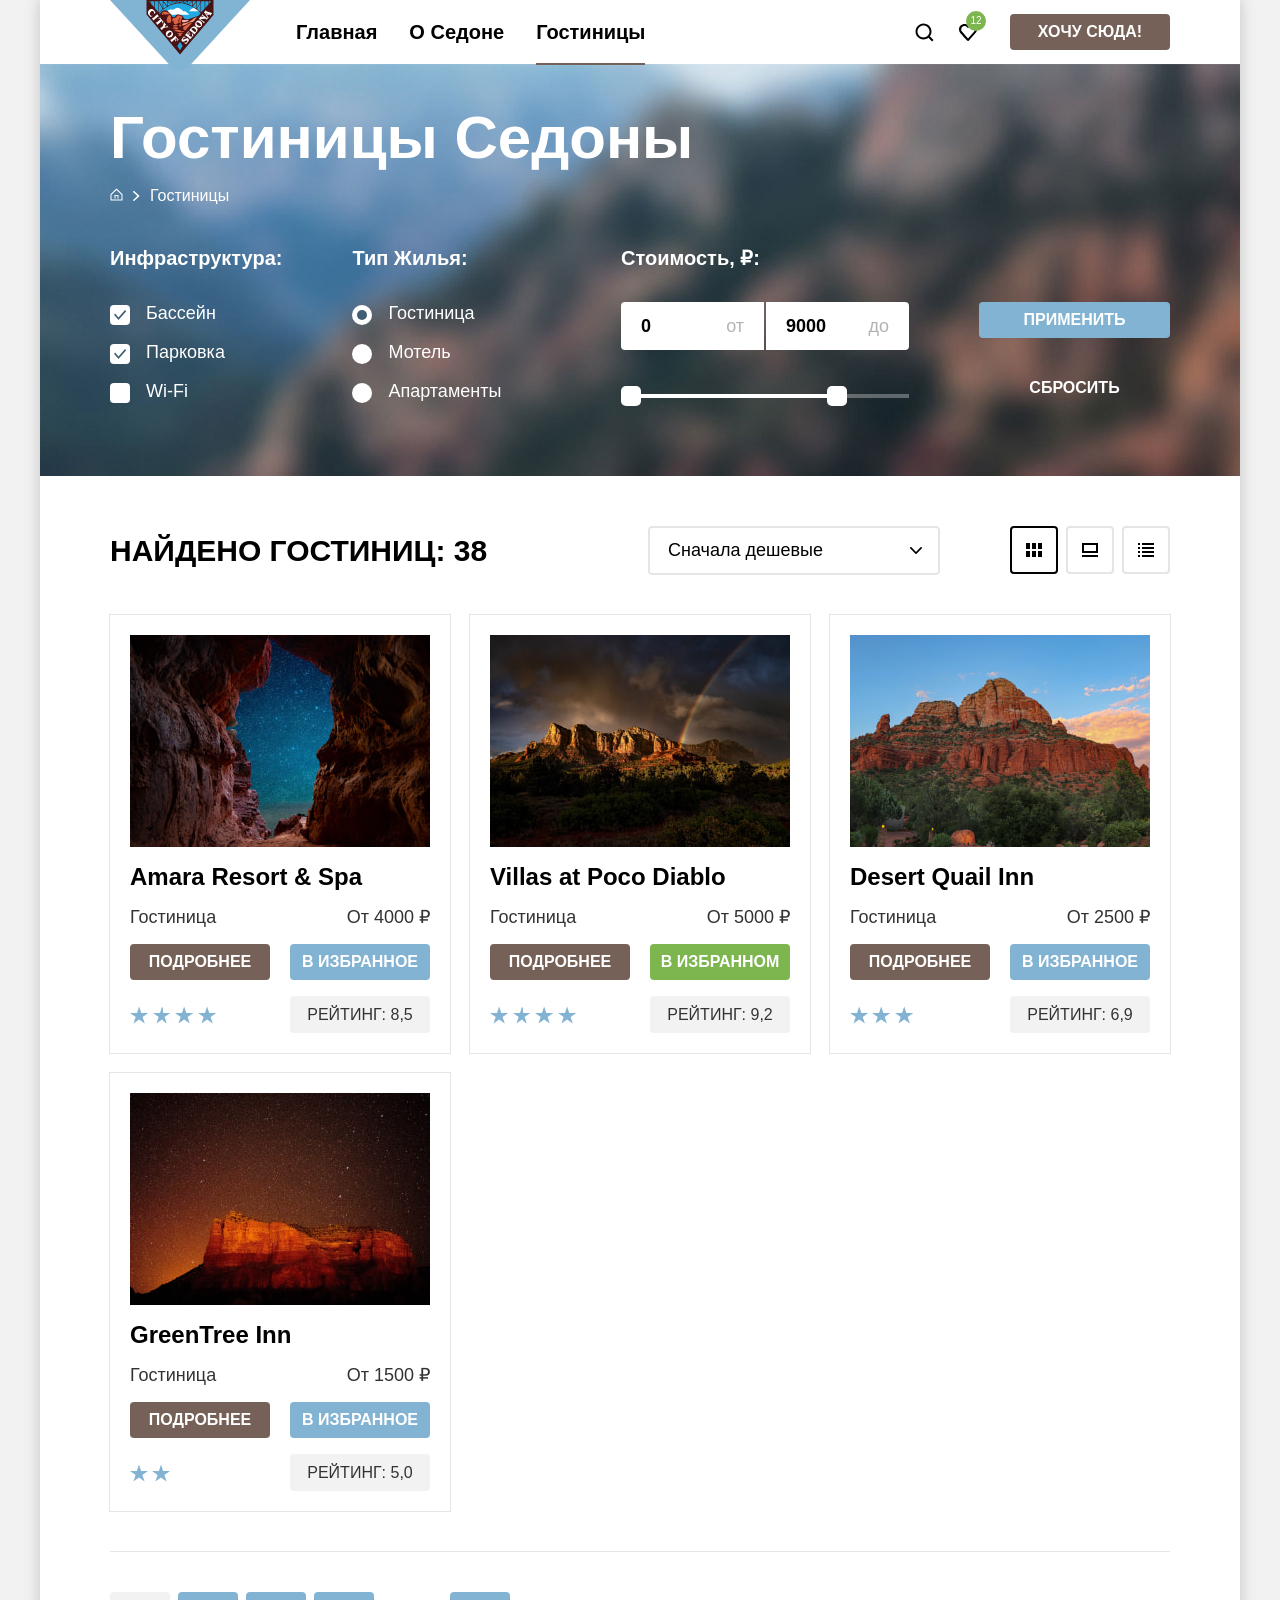
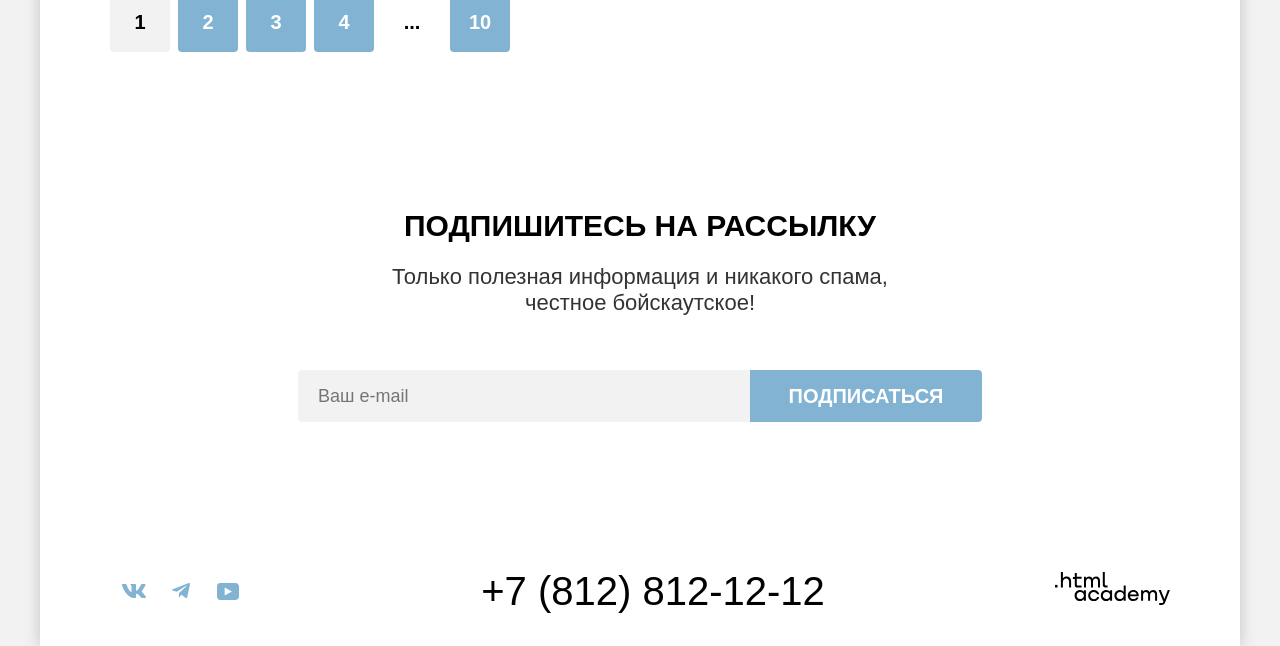
==== commit 906c4107: "Добавляет модалку, тултип и изменяет форму" ====
--- a/catalog.html
+++ b/catalog.html
@@ -4,6 +4,7 @@
   <head>
     <meta charset="utf-8">
     <meta name="viewport" content="width=device-width,initial-scale=1">
+    <link rel="icon" type="image/png" href="images/favicon.png">
     <link rel="stylesheet" href="styles/style.css">
     <title>Седона: каталог</title>
   </head>
@@ -17,49 +18,38 @@
           </a>
           <ul class="navigation__list">
             <li class="navigation__item">
-              <a class="navigation__link" href="index.html">Главная</a>
+              <a class="title title_small navigation__link" href="index.html">Главная</a>
             </li>
             <li class="navigation__item">
-              <a class="navigation__link" href="#">О Седоне</a>
+              <a class="title title_small navigation__link" href="#">О Седоне</a>
             </li>
             <li class="navigation__item">
-              <a class="navigation__link navigation__link_current" href="#" aria-current="page">Гостиницы</a>
+              <a class="title title_small navigation__link navigation__link_current" href="#"
+                aria-current="page">Гостиницы</a>
             </li>
           </ul>
         </nav>
         <div class="page-header__user user-menu">
           <a class="user-menu__search user-menu__button" href="#">
-            <svg class="user-menu__icon" width="20" height="20" viewBox="0 0 20 20" fill="none"
-              xmlns="http://www.w3.org/2000/svg" aria-hidden="true" focusable="false">
-              <path
-                d="M19.5 18.0083L15.8 14.3287C16.8 13.0359 17.5 11.3453 17.5 9.4558C17.5 5.08011 13.9 1.5 9.5 1.5C5.1 1.5 1.5 5.17956 1.5 9.55525C1.5 13.9309 5.1 17.511 9.5 17.511C11.3 17.511 13 16.9144 14.4 15.8204L18.1 19.5L19.5 18.0083ZM9.5 15.5221C6.2 15.5221 3.5 12.837 3.5 9.55525C3.5 6.27348 6.2 3.5884 9.5 3.5884C12.8 3.5884 15.5 6.27348 15.5 9.55525C15.5 12.837 12.8 15.5221 9.5 15.5221Z"
-                fill="currentColor" />
-            </svg>
             <span class="visually-hidden">Поиск</span>
           </a>
           <a class="user-menu__favorites user-menu__button" href="#">
-            <svg class="user-menu__icon" width="20" height="20" viewBox="0 0 20 20" fill="none"
-              xmlns="http://www.w3.org/2000/svg" aria-hidden="true" focusable="false">
-              <path
-                d="M9.9 19C9.6 19 9.3 18.9 9.1 18.6C3.7 12.5 2.4 11.1 2.1 10.7C1.4 9.8 1 8.6 1 7.4C1 4.4 3.4 2 6.5 2C7.8 2 9 2.5 10 3.3C11 2.5 12.3 2 13.5 2C16.5 2 19 4.4 19 7.4C19 8.7 18.5 9.9 17.7 10.8L10.7 18.7C10.5 18.9 10.3 19 9.9 19ZM3.9 9.5C4.2 9.9 7.4 13.5 10 16.4L16.2 9.4C16.7 8.9 16.9 8.2 16.9 7.4C16.9 5.6 15.4 4.1 13.6 4.1C12.6 4.1 11.6 4.6 10.9 5.4C10.6 5.7 10.3 5.8 10 5.8C9.7 5.8 9.4 5.6 9.2 5.4C8.5 4.6 7.5 4.1 6.5 4.1C4.7 4.1 3.2 5.6 3.2 7.4C3.1 8.3 3.5 9 3.9 9.5C3.8 9.5 3.8 9.5 3.9 9.5Z"
-                fill="currentColor" />
-            </svg>
             <span class="visually-hidden">Избранное</span>
             <span class="user-menu__favorites-count">12</span>
           </a>
-          <a class="user-menu__want" href="#">хочу сюда!</a>
+          <a class="button button_primary user-menu__want" href="#">хочу сюда!</a>
         </div>
       </header>
 
       <main class="main catalog">
         <div class="main__container">
           <section class="main__header">
-            <h1 class="main__title">Гостиницы Седоны</h1>
+            <h1 class="title title_huge main__title">Гостиницы Седоны</h1>
             <ol class="main__breadcrumbs breadcrumbs">
               <li class="breadcrumbs__item">
                 <a class="breadcrumbs__link breadcrumbs__link_home" href="index.html">
-                  <svg class="breadcrumbs__icon" width="13" height="15" viewBox="0 0 13 15" fill="currentColor" xmlns="http://www.w3.org/2000/svg"
-                    aria-hidden="true" focusable="false">
+                  <svg class="breadcrumbs__icon" width="13" height="15" viewBox="0 0 13 15" fill="currentColor"
+                    xmlns="http://www.w3.org/2000/svg" aria-hidden="true" focusable="false">
                     <path
                       d="M6.5 0.5L0.5 6.30006V12.5001H12.5V6.30006L6.5 0.5ZM11.5 11.5001H1.5V6.70005L6.5 1.9L11.5 6.70005V11.5001Z" />
                     <path d="M4.5 10.5001H5.5V8.00005H7.5V10.5001H8.5V7.00005H4.5V10.5001Z" />
@@ -77,53 +67,92 @@
             <h2 class="visually-hidden">Фильтры</h2>
             <form class="filters__form" action="https://echo.htmlacademy.ru" method="get">
               <fieldset class="filters__group">
-                <legend class="filters__legend">Инфраструктура:</legend>
+                <legend class="title title_small filters__legend">Инфраструктура:</legend>
                 <ul class="filters__list">
                   <li class="filters__item">
-                    <input class="filters__checkbox" type="checkbox" name="pool" id="pool" checked>
-                    <label class="filters__label" for="pool">Бассейн</label>
-                  </li>
-                  <li class="filters__item">
-                    <input class="filters__checkbox" type="checkbox" name="parking" id="parking" checked>
-                    <label class="filters__label" for="parking">Парковка</label>
-                  </li>
-                  <li class="filters__item">
-                    <input class="filters__checkbox" type="checkbox" name="wifi" id="wifi">
-                    <label class="filters__label" for="wifi">Wi-Fi</label>
+                    <label class="filters__control">
+                      <input class="filters__checkbox visually-hidden" type="checkbox" name="pool" id="pool" checked>
+                      <span class="filters__mark filter__mark_checkbox"></span>
+                      Бассейн
+                    </label>
+                  </li>
+                  <li class="filters__item">
+                    <label class="filters__control">
+                      <input class="visually-hidden filters__checkbox" type="checkbox" name="parking" id="parking"
+                        checked>
+                      <span class="filters__mark filter__mark_checkbox"></span>
+                      Парковка
+                    </label>
+                  </li>
+                  <li class="filters__item">
+                    <label class="filters__control">
+                      <input class="visually-hidden filters__checkbox" type="checkbox" name="wifi" id="wifi">
+                      <span class="filters__mark filter__mark_checkbox"></span>
+                      Wi-Fi
+                    </label>
                   </li>
                 </ul>
               </fieldset>
 
               <fieldset class="filters__group">
-                <legend class="filters__legend">Тип Жилья:</legend>
+                <legend class="title title_small filters__legend">Тип Жилья:</legend>
                 <ul class="filters__list">
                   <li class="filters__item">
-                    <input class="filters__radio" type="radio" name="habitation" id="hotel" value="hotel" checked>
-                    <label class="filters__label" for="hotel">Гостиница</label>
-                  </li>
-                  <li class="filters__item">
-                    <input class="filters__radio" type="radio" name="habitation" id="motel" value="motel">
-                    <label class="filters__label" for="motel">Мотель</label>
-                  </li>
-                  <li class="filters__item">
-                    <input class="filters__radio" type="radio" name="habitation" id="apartments" value="apartments">
-                    <label class="filters__label" for="apartments">Апартаменты</label>
+                    <label class="filters__control">
+                      <input class="visually-hidden filters__radio" type="radio" name="habitation" id="hotel"
+                        value="hotel" checked>
+                      <span class="filters__mark filter__mark_radio"></span>
+                      Гостиница
+                    </label>
+                  </li>
+                  <li class="filters__item">
+                    <label class="filters__control">
+                      <input class="visually-hidden filters__radio" type="radio" name="habitation" id="motel"
+                        value="motel">
+                      <span class="filters__mark filter__mark_radio"></span>
+                      Мотель
+                    </label>
+                  </li>
+                  <li class="filters__item">
+                    <label class="filters__control">
+                      <input class="visually-hidden filters__radio" type="radio" name="habitation" id="apartments"
+                        value="apartments">
+                      <span class="filters__mark filter__mark_radio"></span>
+                      Апартаменты
+                    </label>
                   </li>
                 </ul>
               </fieldset>
 
               <fieldset class="filters__group">
-                <legend class="filters__legend">Стоимость, ₽:</legend>
+                <legend class="title title_small filters__legend">Стоимость, ₽:</legend>
                 <div class="filter__container">
-                  <input class="filters__price" type="text" name="min-price" id="min-price" value="0">
-                  <label class="filters__price-text" for="min-price">от</label>
-                  <input class="filters__price" type="text" name="max-price" id="max-price" value="9000">
-                  <label class="filters__price-text" for="max-price">до</label>
-                </div>
+                  <label class="filters__price-container">
+                    <input class="filters__price filters__price_min" type="text" name="min-price" id="min-price"
+                      value="0">
+                    <span class="visually-hidden">Цена от</span>
+                  </label>
+                  <label class="filters__price-container">
+                    <input class="filters__price filters__price_max" type="text" name="max-price" id="max-price"
+                      value="9000">
+                    <span class="visually-hidden">Цена до</span>
+                  </label>
+                </div>
+                <div class="filters__range">
+                  <div class="filters__range-scale">
+                    <div class="filters__range-bar" style="left: 0; width: 226px">
+                      <button class="filters__range-toggle filters__toggle-min" type="button">
+                        <span class="visually-hidden">Изменить минимальную цену</span>
+                      </button>
+                      <button class="filters__range-toggle filters__toggle-max" type="button">
+                        <span class="visually-hidden">Изменить максимальную цену</span>
+                      </button>
+                    </div>
+                  </div>
               </fieldset>
               <div class="filters__button-container">
-                <button class="filters__submit filters__button" type="submit">Применить</button>
-                <button class="filters__reset filters__button" type="reset">Сбросить</button>
+                <button class="button button_secondary filters__submit filters__button" type="submit">Применить</button>
+                <button class="button filters__reset filters__button" type="reset">Сбросить</button>
 
                 </di>
             </form>
@@ -133,7 +162,9 @@
         <div class="main__hotels-container">
           <section class="main__view-control view-control">
             <h3 class="visually-hidden">Поиск гостиниц</h3>
-            <p class="view-control__results">Найдено гостиниц: <span class="view-control__count">38</span></p>
+            <p class="title title_big title_accent view-control__results">Найдено гостиниц:&nbsp;
+              <span class="view-control__count">38</span>
+            </p>
 
             <select class="view-control__sort" name="sort" id="sort">
               <option value="cheap">Сначала дешевые</option>
@@ -142,18 +173,17 @@
 
             <ul class="view-control__display-type display-type">
               <li class="display-type__item">
-                <a class="display-type__link  display-type__link_active" href="catalog.html?view=tile">
-                  <img class="display-type__image" src="images/table.svg" width="16" height="14" alt="Плитки">
-                </a>
+                <a class="display-type__link display-type__link_table display-type__link_active"
+                  href="catalog.html?view=tile"><span class="visually-hidden">Отображение табличкой</span></a>
               </li>
               <li class="display-type__item">
-                <a class="display-type__link" href="catalog.html?view=card">
-                  <img class="display-type__image" src="images/slideshow.svg" width="16" height="14" alt="Карточки">
+                <a class="display-type__link display-type__link_slideshow" href="catalog.html?view=card">
+                  <span class="visually-hidden">Отображение слайдами</span>
                 </a>
               </li>
               <li class="display-type__item">
-                <a class="display-type__link" href="catalog.html?view=list">
-                  <img class="display-type__image" src="images/list.svg" width="16" height="14" alt="Список">
+                <a class="display-type__link display-type__link_list" href="catalog.html?view=list">
+                  <span class="visually-hidden">Отображение списком</span>
                 </a>
               </li>
             </ul>
@@ -167,12 +197,13 @@
                     alt="Amara Resort & Spa">
                 </a>
                 <a class="hotels__link-title" href="#">
-                  <h3 class="hotels__title">Amara Resort & Spa</h3>
+                  <h3 class="title hotels__title">Amara Resort & Spa</h3>
                 </a>
                 <p class="hotels__type">Гостиница</p>
                 <p class="hotels__price">От 4000 ₽</p>
-                <a class="hotels__details hotels__button" href="#">Подробнее</a>
-                <button class="hotels__favorite hotels__button" type="button">В избранное</button>
+                <a class="button button_primary hotels__details hotels__button" href="#">Подробнее</a>
+                <button class="button button_secondary hotels__favorite hotels__button" type="button">В
+                  избранное</button>
                 <div class="hotels__stars hotels__stars_four">
                   <p class="visually-hidden">4 звезды</p>
                 </div>
@@ -185,12 +216,13 @@
                     alt="Villas at Poco Diablo">
                 </a>
                 <a class="hotels__link-title" href="#">
-                  <h3 class="hotels__title">Villas at Poco Diablo</h3>
+                  <h3 class="title hotels__title">Villas at Poco Diablo</h3>
                 </a>
                 <p class="hotels__type">Гостиница</p>
                 <p class="hotels__price">От 5000 ₽</p>
-                <a class="hotels__details hotels__button" href="#">Подробнее</a>
-                <button class="hotels__favorite hotels__button hotels__favorite_active" type="button">В
+                <a class="button button_primary hotels__details hotels__button" href="#">Подробнее</a>
+                <button class="button button_tertiary hotels__favorite hotels__button hotels__favorite_active"
+                  type="button">В
                   избранном</button>
                 <div class="hotels__stars hotels__stars_four">
                   <p class="visually-hidden">4 звезды</p>
@@ -204,12 +236,13 @@
                     alt="Desert Quail Inn">
                 </a>
                 <a class="hotels__link-title" href="#">
-                  <h3 class="hotels__title">Desert Quail Inn</h3>
+                  <h3 class="title hotels__title">Desert Quail Inn</h3>
                 </a>
                 <p class="hotels__type">Гостиница</p>
                 <p class="hotels__price">От 2500 ₽</p>
-                <a class="hotels__details hotels__button" href="#">Подробнее</a>
-                <button class="hotels__favorite hotels__button" type="button">В избранное</button>
+                <a class="button button_primary hotels__details hotels__button" href="#">Подробнее</a>
+                <button class="button button_secondary hotels__favorite hotels__button" type="button">В
+                  избранное</button>
                 <div class="hotels__stars hotels__stars_three">
                   <p class="visually-hidden">3 звезды</p>
                 </div>
@@ -222,12 +255,13 @@
                     alt="GreenTree Inn">
                 </a>
                 <a class="hotels__link-title" href="#">
-                  <h3 class="hotels__title">GreenTree Inn</h3>
+                  <h3 class="title hotels__title">GreenTree Inn</h3>
                 </a>
                 <p class="hotels__type">Гостиница</p>
-                <p class="hotels__price">От 4000 ₽</p>
-                <a class="hotels__details hotels__button" href="#">Подробнее</a>
-                <button class="hotels__favorite hotels__button" type="button">В избранное</button>
+                <p class="hotels__price">От 1500 ₽</p>
+                <a class="button button_primary hotels__details hotels__button" href="#">Подробнее</a>
+                <button class="button button_secondary hotels__favorite hotels__button" type="button">В
+                  избранное</button>
                 <div class="hotels__stars hotels__stars_two">
                   <p class="visually-hidden">2 звезды</p>
                 </div>
@@ -237,34 +271,34 @@
 
             <ul class="hotels__pagination pagination">
               <li class="pagination__item ">
-                <a class="pagination__link pagination__link_current">1</a>
+                <a class="button button_big pagination__link pagination__link_current">1</a>
               </li>
               <li class="pagination__item">
-                <a class="pagination__link" href="#">2</a>
+                <a class="button button_big button_secondary pagination__link" href="#">2</a>
               </li>
               <li class="pagination__item">
-                <a class="pagination__link" href="#">3</a>
+                <a class="button button_big button_secondary pagination__link" href="#">3</a>
               </li>
               <li class="pagination__item">
-                <a class="pagination__link" href="#">4</a>
+                <a class="button button_big button_secondary pagination__link" href="#">4</a>
               </li>
               <li class="pagination__item ">
-                <a class="pagination__link pagination__link_more">...</a>
+                <a class="button button_big pagination__link pagination__link_more">...</a>
               </li>
               <li class="pagination__item">
-                <a class="pagination__link" href="#">10</a>
+                <a class="button button_big button_secondary pagination__link" href="#">10</a>
               </li>
             </ul>
           </section>
         </div>
         <section class="main__subscribe subscribe">
-          <h2 class="subscribe__heading">Подпишитесь на рассылку</h2>
-          <p class="subscribe__text">Только полезная информация и никакого спама, честное бойскаутское!</p>
+          <h2 class="title title_big title_accent subscribe__heading">Подпишитесь на рассылку</h2>
+          <p class="text_basic subscribe__text">Только полезная информация и никакого спама, <br>честное бойскаутское!</p>
           <form class="subscribe__form" action="https://echo.htmlacademy.ru" method="post">
             <label class="visually-hidden" for="email">Укажите ваш e-mail</label>
             <input class="subscribe__email subscribe__email_reverse" type="email" name="email" id="email"
               placeholder="Ваш e-mail" required autocomplete="email">
-            <button class="subscribe__button" type="submit">Подписаться</button>
+            <button class="button button_big button_secondary subscribe__button" type="submit">Подписаться</button>
           </form>
         </section>
       </main>
--- a/styles/style.css
+++ b/styles/style.css
@@ -30,7 +30,7 @@
   --color-background-quaternary: rgba(130, 179, 211, 0.2);
 
   --color-image-background: #a9a2a2;
-
+  --color-background-basic: rgba(0, 0, 0, 0.3);
   --color-button-background-primary: #756157;
   --color-button-background-primary-hover: #615048;
   --color-button-background-secondary: #82b3d3;
@@ -41,12 +41,11 @@
   --color-button-background-disabled: #e5e5e5;
 
   --icons-basic: #000000;
+  --icons-basic-active: rgba(0, 0, 0, 0.2);
   --icons-second: #83b3d3;
-  --icons-text: #7db54f;
-  --icons-hover: #756157;
-  --icons-active: rgba(117, 97, 87, 0.3);
   --icons-second-hover: #68a2ca;
   --icons-second-active: rgba(104, 162, 202, 0.3);
+  --forms-inputs: #3f5e72;
 
   --font-size-text-block: 18px;
   --font-size-text-small: 16px;
@@ -79,6 +78,8 @@
 
   --font-weight-bold: 700;
   --font-weight-regular: 400;
+
+  --border-radius: 4px;
 }
 
 html {
@@ -108,6 +109,105 @@
   overflow: hidden;
 }
 
+.button_primary {
+  background-color: var(--color-button-background-primary);
+
+  &:is(:hover, :focus-visible) {
+    background-color: var(--color-button-background-primary-hover);
+  }
+
+  &:active {
+    background-color: var(--color-button-background-primary);
+    color: var(--color-text-tertiary-active);
+  }
+}
+
+.button_secondary {
+  background-color: var(--color-button-background-secondary);
+
+  &:is(:hover, :focus-visible) {
+    background-color: var(--color-button-background-secondary-hover);
+  }
+
+  &:active {
+    background-color: var(--color-button-background-secondary);
+    color: var(--color-text-tertiary-active);
+  }
+}
+
+.button_tertiary {
+  background-color: var(--color-button-background-tertiary);
+
+  &:is(:hover, :focus-visible) {
+    background-color: var(--color-button-background-tertiary-hover);
+  }
+
+  &:active {
+    background-color: var(--color-button-background-tertiary);
+    color: var(--color-text-tertiary-active);
+  }
+}
+
+.button {
+  font-family: inherit;
+  font-size: var(--font-size-button-secondary);
+  line-height: var(--line-height-button-secondary);
+  font-weight: var(--font-weight-bold);
+  color: var(--color-text-tertiary);
+  text-decoration: none;
+  text-transform: uppercase;
+  text-align: center;
+  border: none;
+  border-radius: var(--border-radius);
+  margin: 0;
+  padding: 8px 0.5em;
+  cursor: pointer;
+  transition: background-color 0.3s ease-in-out, color 0.3s ease-in-out;
+
+  &:disabled {
+    background-color: var(--color-button-background-disabled);
+    color: var(--color-text-tertiary);
+    pointer-events: none;
+  }
+}
+
+.button_big {
+  font-size: var(--font-size-button-primary);
+  line-height: var(--line-height-button-primary);
+}
+
+.title {
+  margin: 0;
+  font-size: var(--font-size-heading-tertiary);
+  line-height: var(--line-height-heading-tertiary);
+  font-weight: var(--font-weight-bold);
+}
+
+.title_small {
+  font-size: var(--font-size-heading-quaternary);
+  line-height: var(--line-height-heading-quaternary);
+}
+
+.title_big {
+  font-size: var(--font-size-heading-secondary);
+  line-height: var(--line-height-heading-secondary);
+}
+
+.title_huge {
+  font-size: var(--font-size-heading-primary);
+  line-height: var(--line-height-heading-primary);
+}
+
+.title_accent {
+  text-transform: uppercase;
+  text-align: center;
+}
+
+.text_basic {
+  font-size: var(--font-size-text-basic);
+  line-height: var(--line-height-text-basic);
+}
+
 .page {
   margin: unset;
   height: 100%;
@@ -145,11 +245,14 @@
 
 .navigation__logo {
   margin-block-end: -6px;
+  height: 70px;
 }
 
 .navigation__image {
   display: block;
   flex-shrink: 0;
+  height: 100%;
+  width: auto;
 }
 
 .navigation__list {
@@ -158,7 +261,7 @@
   margin: 0;
   padding: 0;
   list-style-type: none;
-  gap: 8px 16px;
+  row-gap: 10px;
   align-items: center;
 }
 
@@ -166,27 +269,34 @@
   text-decoration: none;
   display: block;
   color: inherit;
-  font-weight: var(--font-weight-bold);
-  font-size: var(--font-size-heading-quaternary);
-  line-height: var(--line-height-heading-quaternary);
   padding: 20px 16px;
-}
-
-.navigation__link:hover,
-.navigation__link:focus-visible {
-  color: var(--color-text-primary-hover);
-}
-
-.navigation__link:active {
-  color: var(--color-text-primary-active);
-}
-
-.navigation__link_current {
-  border-bottom: 2px solid #756257;
+  position: relative;
+
+  &:not(.navigation__link_current) {
+
+    &:is(:hover, :focus-visible) {
+      color: var(--color-text-primary-hover);
+    }
+
+    &:active {
+      color: var(--color-text-primary-active);
+    }
+  }
+}
+
+.navigation__link_current::after {
+  content: "";
+  position: absolute;
+  bottom: -1px;
+  left: 16px;
+  width: calc(100% - 32px);
+  height: 2px;
+  background-color: #756257;
+  /* border-bottom: 2px solid #756257; */
 }
 
 .user-menu {
-  margin-inline-start: auto;
+  align-self: start;
   display: flex;
   align-items: center;
   justify-content: flex-end;
@@ -194,6 +304,7 @@
   row-gap: 20px;
   flex-wrap: wrap;
   flex-grow: 1;
+  margin-inline-start: auto;
 }
 
 .user-menu__button {
@@ -202,26 +313,49 @@
   text-decoration: none;
   position: relative;
   color: inherit;
-}
-
-.user-menu__button:hover,
-.user-menu__button:focus-visible {
-  color: var(--color-text-primary-hover);
-
-  & .user-menu__favorites-count {
-    color: var(--color-text-tertiary-hover);
-    background-color: var(--color-button-background-tertiary-hover);
-  }
-}
-
-.user-menu__button:active {
-  color: var(--color-text-primary-active);
-
-  & .user-menu__favorites-count {
-    color: var(--color-text-tertiary-active);
-    background-color: var(--color-button-background-tertiary);
-  }
-
+
+  &::after {
+    content: "";
+    position: absolute;
+    top: 0;
+    right: 0;
+    width: 100%;
+    height: 100%;
+    mask-position: center;
+    mask-repeat: no-repeat;
+    background-color: var(--color-text-primary);
+    transition: background-color 0.3s ease-in-out;
+  }
+
+  &:is(:hover, :focus-visible) {
+    &::after {
+      background-color: var(--color-text-primary-hover);
+    }
+
+    & .user-menu__favorites-count {
+      color: var(--color-text-tertiary-hover);
+      background-color: var(--color-button-background-tertiary-hover);
+    }
+  }
+
+  &:active {
+    &::after {
+      background-color: var(--color-text-primary-active);
+    }
+
+    & .user-menu__favorites-count {
+      color: var(--color-text-tertiary-active);
+      background-color: var(--color-button-background-tertiary);
+    }
+  }
+}
+
+.user-menu__search::after {
+  mask-image: url("../images/search.svg");
+}
+
+.user-menu__favorites::after {
+  mask-image: url("../images/heart.svg");
 }
 
 .user-menu__icon {
@@ -251,27 +385,10 @@
 }
 
 .user-menu__want {
-  font-size: var(--font-size-button-secondary);
-  line-height: var(--line-height-button-secondary);
-  font-weight: var(--font-weight-bold);
-  background-color: var(--color-button-background-primary);
-  color: var(--color-text-tertiary);
-  text-transform: uppercase;
-  text-decoration: none;
-  padding: 8px 34px;
-  border: none;
-  border-radius: 4px;
+  min-width: 160px;
+  box-sizing: border-box;
   margin-inline-start: 20px;
-}
-
-.user-menu__want:hover,
-.user-menu__want:focus-visible {
-  background-color: var(--color-button-background-primary-hover);
-}
-
-.user-menu__want:active {
-  background-color: var(--color-button-background-primary);
-  color: var(--color-text-tertiary-active);
+  display: block;
 }
 
 .hero {
@@ -295,18 +412,11 @@
 }
 
 .advantages__slogan {
-  font-size: var(--font-size-heading-secondary);
-  line-height: var(--line-height-heading-secondary);
-  font-weight: var(--font-weight-bold);
-  text-align: center;
-  text-transform: uppercase;
-  margin: 0 auto 20px;
+  margin: 0 auto 25px;
   max-width: 620px;
 }
 
 .advantages__subtext {
-  font-size: var(--font-size-text-basic);
-  line-height: var(--line-height-text-basic);
   color: var(--color-text-secondary);
   text-align: center;
   margin-block-end: 90px;
@@ -356,10 +466,6 @@
 }
 
 .advantages__title {
-  font-size: var(--font-size-heading-tertiary);
-  line-height: var(--line-height-heading-tertiary);
-  font-weight: var(--font-weight-bold);
-  text-transform: uppercase;
   margin: 0 auto 30px;
   max-width: 175px;
 }
@@ -369,7 +475,7 @@
   display: block;
   width: 60px;
   height: 2px;
-  background-color: rgba(0, 0, 0, 0.3);
+  background-color: var(--color-background-basic);
   margin: 30px auto 0;
 }
 
@@ -399,9 +505,7 @@
   margin: 64px auto 20px;
 }
 
-.facilities__text {
-  font-size: var(--font-size-text-basic);
-  line-height: var(--line-height-text-basic);
+.facilities__subtext {
   color: var(--color-text-secondary);
   margin: 0 auto 64px;
 }
@@ -448,15 +552,12 @@
   background-color: var(--color-background-tertiary);
 }
 
-.facilities__item-title {
-  font-size: var(--font-size-heading-tertiary);
-  line-height: var(--line-height-heading-tertiary);
-  font-weight: var(--font-weight-bold);
+.facilities__title {
   margin: 0 auto 30px;
   max-width: 230px;
 }
 
-.facilities__item-text {
+.facilities__text {
   color: var(--color-text-secondary);
   margin: 0 auto;
   max-width: 230px;
@@ -469,40 +570,16 @@
 }
 
 .hotel-search__heading {
-  font-size: var(--font-size-heading-secondary);
-  line-height: var(--line-height-heading-secondary);
-  font-weight: var(--font-weight-bold);
   margin: 0 auto 20px;
 }
 
 .hotel-search__text {
-  font-size: var(--font-size-text-basic);
-  line-height: var(--line-height-text-basic);
   color: var(--color-text-secondary);
   margin: 0 auto 54px;
 }
 
 .hotel-search__button {
-  font-size: var(--font-size-button-primary);
-  line-height: var(--line-height-button-primary);
-  font-weight: var(--font-weight-bold);
-  background-color: var(--color-button-background-primary);
-  color: var(--color-text-tertiary);
-  text-transform: uppercase;
-  padding: 8px 50px;
-  border: none;
-  border-radius: 4px;
-  cursor: pointer;
-}
-
-.hotel-search__button:hover,
-.hotel-search__button:focus-visible {
-  background-color: var(--color-button-background-primary-hover);
-}
-
-.hotel-search__button:active {
-  background-color: var(--color-button-background-primary);
-  color: var(--color-text-tertiary-active);
+  padding-inline: 50px;
 }
 
 /* subscribe */
@@ -521,16 +598,10 @@
 }
 
 .subscribe__heading {
-  font-size: var(--font-size-heading-secondary);
-  line-height: var(--line-height-heading-secondary);
-  font-weight: var(--font-weight-bold);
-  text-transform: uppercase;
   margin: 0 auto 20px;
 }
 
 .subscribe__text {
-  font-size: var(--font-size-text-basic);
-  line-height: var(--line-height-text-basic);
   color: var(--color-text-secondary);
   margin: 0 auto 54px;
 }
@@ -550,11 +621,15 @@
   font-weight: inherit;
   font-family: inherit;
   border: none;
-  border-radius: 4px 0 0 4px;
+  border-radius: var(--border-radius) 0 0 var(--border-radius);
   padding: 14px 20px;
   margin: 0;
   color: inherit;
   width: 452px;
+
+  &:focus-visible {
+    outline: 3px solid var(--icons-second);
+  }
 }
 
 .subscribe__email_reverse {
@@ -562,31 +637,8 @@
 }
 
 .subscribe__button {
-  font-size: var(--font-size-button-primary);
-  line-height: var(--line-height-button-primary);
-  font-weight: var(--font-weight-bold);
-  background-color: var(--color-button-background-secondary);
-  color: var(--color-text-tertiary);
-  text-transform: uppercase;
-  margin: 0;
-  padding: 8px 50px;
-  border: none;
-  border-radius: 0 4px 4px 0;
-  cursor: pointer;
-}
-
-.subscribe__button:hover,
-.subscribe__button:focus-visible {
-  background-color: var(--color-button-background-secondary-hover);
-}
-
-.subscribe__button:active {
-  background-color: var(--color-button-background-secondary);
-  color: var(--color-text-tertiary-active);
-}
-
-.subscribe__button:disabled {
-  background-color: var(--color-button-background-disabled);
+  min-width: 232px;
+  border-radius: 0 var(--border-radius) var(--border-radius) 0;
 }
 
 /* footer */
@@ -594,7 +646,9 @@
   padding: 40px 70px 30px;
   display: flex;
   justify-content: space-between;
+  align-items: center;
   gap: 30px;
+  min-height: 50px;
 }
 
 .social {
@@ -610,15 +664,15 @@
   min-height: 40px;
   color: var(--icons-second);
   position: relative;
-}
-
-.social__link:hover,
-.social__link:focus-visible {
-  color: var(--icons-second-hover);
-}
-
-.social__link:active {
-  color: var(--icons-second-active);
+  transition: color 0.3s ease-in-out;
+
+  &:is(:hover, :focus-visible) {
+    color: var(--icons-second-hover);
+  }
+
+  &:active {
+    color: var(--icons-second-active);
+  }
 }
 
 .social__icon {
@@ -636,30 +690,29 @@
   color: inherit;
   text-decoration: none;
   max-width: 500px;
-}
-
-.page-footer__phone:hover,
-.page-footer__phone:focus-visible {
-  color: var(--color-text-primary-hover);
-}
-
-.page-footer__phone:active {
-  color: var(--color-text-primary-active);
+  transition: color 0.3s ease-in-out;
+
+  &:is(:hover, :focus-visible) {
+    color: var(--color-text-primary-hover);
+  }
+
+  &:active {
+    color: var(--color-text-primary-active);
+  }
 }
 
 .page-footer__logo {
   color: inherit;
-}
-
-.page-footer__logo:hover,
-.page-footer__logo:focus-visible {
-  color: var(--color-text-primary-hover);
-}
-
-.page-footer__logo:active {
-  color: var(--color-text-primary-active);
-}
-
+  transition: color 0.3s ease-in-out;
+
+  &:is(:hover, :focus-visible) {
+    color: var(--color-text-primary-hover);
+  }
+
+  &:active {
+    color: var(--color-text-primary-active);
+  }
+}
 
 /* main */
 .main {
@@ -676,11 +729,9 @@
 }
 
 .main__title {
-  font-size: var(--font-size-heading-primary);
-  line-height: var(--line-height-heading-primary);
-  font-weight: var(--font-weight-bold);
   color: var(--color-text-tertiary);
-  margin: 0 auto 8px 0;
+  margin-block-end: 8px;
+  text-align: left;
 }
 
 .breadcrumbs {
@@ -737,9 +788,9 @@
   display: block;
   position: relative;
   padding-block: 3px;
-  padding-inline-end: 5px;
-  width: 15px;
-  height: 18px;
+  padding-inline-end: unset;
+  width: 18px;
+  height: 15px;
 }
 
 .breadcrumbs__icon {
@@ -748,7 +799,7 @@
   right: 0;
   bottom: 0;
   left: 0;
-  margin: auto;
+  margin: auto auto auto 0;
 }
 
 /* filters */
@@ -773,10 +824,8 @@
 }
 
 .filters__legend {
-  font-size: var(--font-size-heading-quaternary);
-  line-height: var(--line-height-heading-quaternary);
-  font-weight: var(--font-weight-bold);
   margin-block-end: 32px;
+  padding: 0;
 }
 
 .filters__list {
@@ -789,6 +838,8 @@
 }
 
 .filters__item {
+  transition: opacity 0.3s ease-in-out;
+
   &:hover {
     opacity: 0.6;
   }
@@ -804,21 +855,68 @@
   margin: 0;
   display: flex;
   flex-direction: column;
-  gap: 16px;
-}
-
-.filters__checkbox {
-  margin: 0;
-}
-
-.filters__radio {
-  margin: 0;
+  gap: 32px;
+}
+
+.filters__checkbox:checked + .filters__mark::after,
+.filters__radio:checked + .filters__mark::after {
+  background-color: var(--forms-inputs);
+}
+
+.filters__control {
+  position: relative;
+  font-size: var(--font-size-checkbox);
+  line-height: var(--line-height-checkbox);
+  padding-inline-start: 36px;
+
+  &:focus-within > .filters__mark {
+    outline: 2px solid var(--icons-second-hover);
+  }
+}
+
+.filters__mark {
+  position: absolute;
+  width: 20px;
+  height: 20px;
+  background-color: var(--color-background-primary);
+  top: 1.5px;
+  left: 0;
+
+  &::after {
+    content: "";
+    position: absolute;
+    transition: background-color 0.1s ease-in-out;
+  }
+}
+
+.filter__mark_checkbox {
+  border-radius: var(--border-radius);
+
+  &::after {
+    width: 100%;
+    height: 100%;
+    mask-image: url(../images/checkbox.svg);
+    mask-repeat: no-repeat;
+    mask-position: center;
+  }
+}
+
+.filter__mark_radio {
+  border-radius: 50%;
+
+  &::after {
+    top: 5px;
+    left: 5px;
+    width: 10px;
+    height: 10px;
+    border-radius: 50%;
+  }
 }
 
 .filters__label {
   font-size: var(--font-size-checkbox);
   line-height: var(--line-height-checkbox);
-  margin-inline-start: 16px;
+  padding-inline-start: 36px;
 }
 
 .filter__container {
@@ -828,87 +926,141 @@
   margin-inline-start: auto;
   display: flex;
   align-items: center;
+  gap: 2px;
+  margin-block-end: 44px;
+}
+
+.filters__price-container {
+  position: relative;
+  cursor: text;
+
+  &::after {
+    position: absolute;
+    display: block;
+    top: 12px;
+    right: 20px;
+    color: var(--color-background-basic);
+  }
+
+  &:has(> .filters__price_min)::after {
+    content: "от";
+  }
+
+  &:has(> .filters__price_max)::after {
+    content: "до";
+  }
+
+  &:is(:hover, :focus-visible) {
+    background-color: #e6e6e6;
+  }
+
+  &:focus-visible {
+    outline: 3px solid var(--icons-second);
+  }
 }
 
 .filters__price {
+  position: relative;
   font-family: inherit;
   font-weight: var(--font-weight-bold);
   font-size: inherit;
   line-height: inherit;
-  max-width: 96px;
+  text-align: left;
+  width: 143px;
   box-sizing: border-box;
-  padding: 12px 0 12px 20px;
+  padding: 12px 54px 12px 20px;
   border: none;
-}
-
-.filters__price:first-of-type {
-  border-radius: 4px 0 0 4px;
-}
-
-.filters__price-text {
+
+  &:focus-visible {
+    outline: 3px solid var(--icons-second);
+  }
+}
+
+.filters__price_min {
+  border-radius: var(--border-radius) 0 0 var(--border-radius);
+}
+
+.filters__price_max {
+  border-radius: 0 var(--border-radius) var(--border-radius) 0;
+}
+
+.filters__range-scale {
+  position: relative;
+  height: 4px;
+  background-color: var(--color-text-tertiary-active);
+}
+
+.filters__range-bar {
+  position: absolute;
+  height: 4px;
   background-color: var(--color-background-primary);
-  color: var(--color-text-primary);
-  padding: 12px 20px 12px 10px;
-}
-
-.filters__price-text:last-of-type {
-  border-radius: 0 4px 4px 0;
-}
-
-.filters__price-text + .filters__price {
-  margin-inline-start: 2px;
-}
+}
+
+.filters__range-toggle {
+  position: absolute;
+  width: 20px;
+  height: 20px;
+  background-color: var(--color-background-primary);
+  border-radius: 5px;
+  border: none;
+  cursor: pointer;
+
+  &:hover {
+    box-shadow: 0 4px 10px 0 rgba(0, 0, 0, 0.25);
+  }
+
+  &:focus-visible {
+    outline: 3px solid var(--icons-second);
+    box-shadow: 0 4px 10px 0 rgba(0, 0, 0, 0.25);
+  }
+
+  &:active {
+    outline: 2px solid var(--icons-second);
+    box-shadow: 0 7px 15px 0 rgba(0, 0, 0, 0.4);
+  }
+}
+
+.filters__toggle-min {
+  top: -8px;
+  left: 0;
+}
+
+.filters__toggle-max {
+  top: -8px;
+  right: 0;
+}
+
 
 .filters__button {
-  font-size: var(--font-size-button-secondary);
-  line-height: var(--line-height-button-secondary);
-  font-weight: var(--font-weight-bold);
-  color: var(--color-text-tertiary);
-  text-transform: uppercase;
   min-width: 191px;
-  border: none;
-  border-radius: 4px;
-  padding: 0 8px;
-  padding-block: 8px;
 }
 
 .filters__submit {
-  background-color: var(--color-button-background-secondary);
   margin-block-start: 56px;
-  cursor: pointer;
-}
-
-.filters__submit:hover,
-.filters__submit:focus-visible {
-  background-color: var(--color-button-background-secondary-hover);
-}
-
-.filters__submit:active {
-  background-color: var(--color-button-background-secondary);
-  color: var(--color-text-tertiary-active);
-}
-
-.filters__submit:disabled {
-  background-color: var(--color-button-background-disabled);
-  cursor: not-allowed;
 }
 
 .filters__reset {
   background-color: transparent;
-  cursor: pointer;
-}
-
-.filters__reset:hover {
-  color: var(--color-text-tertiary-hover);
-}
-
-.filters__reset:active {
-  color: var(--color-text-tertiary-active);
-}
-
-.filters__reset:disabled {
-  color: var(--color-text-tertiary-disabled);
-  cursor: not-allowed
+  padding-block: 5px;
+  border: 3px solid transparent;
+
+  &:hover {
+    color: var(--color-text-tertiary-hover);
+  }
+
+  &:focus-visible {
+    outline: none;
+    border-color: var(--icons-second);
+  }
+
+  &:active {
+    color: var(--color-text-tertiary-active);
+  }
+
+  &:disabled {
+    color: var(--color-text-tertiary-disabled);
+    background-color: transparent;
+  }
 }
 
 /* view-control */
@@ -920,26 +1072,44 @@
 }
 
 .view-control__results {
-  font-size: var(--font-size-heading-secondary);
-  line-height: var(--line-height-heading-secondary);
-  font-weight: var(--font-weight-bold);
-  text-transform: uppercase;
-  margin: 0;
+  min-height: 49px;
+  display: flex;
+  align-items: center;
+
 }
 
 .view-control__sort {
+  --border: var(--color-button-background-disabled);
   font-family: inherit;
   font-size: inherit;
   line-height: inherit;
   font-weight: inherit;
   color: inherit;
   background-color: var(--color-background-primary);
-  padding: 12px 20px;
+  padding: 14px 36px 14px 20px;
   min-width: 292px;
   box-sizing: border-box;
-  border: 2px solid #e5e5e5;
+  border: none;
+  border-radius: 4px;
+  box-shadow: inset 0 0 0 2px var(--border);
   margin-inline-start: auto;
   margin-inline-end: 14px;
+  cursor: pointer;
+  appearance: none;
+  -moz-appearance: none;
+  -webkit-appearance: none;
+  background-image: url("../images/selector-apearance.svg");
+  background-position: right 18px center;
+  background-repeat: no-repeat;
+
+  &:is(:hover, :focus-visible) {
+    --border: var(--icons-second);
+  }
+
+  &:disabled {
+    opacity: 0.3;
+    --border: var(--color-text-primary);
+  }
 }
 
 .display-type {
@@ -954,14 +1124,36 @@
 }
 
 .display-type__link {
-  padding: 15px 14px;
-  border: 1.5px solid var(--color-button-background-disabled);
-  border-radius: 4px;
+  width: 48px;
+  height: 48px;
+  box-sizing: border-box;
+  border: 2px solid var(--color-button-background-disabled);
+  border-radius: var(--border-radius);
   display: block;
-}
-
-.display-type__image {
-  display: block;
+  cursor: pointer;
+  background-position: center;
+  background-repeat: no-repeat;
+
+  &:is(:hover, :active) {
+    border: 2px solid var(--icons-basic);
+  }
+
+  &:focus-visible {
+    outline: none;
+    border-color: var(--icons-second);
+  }
+}
+
+.display-type__link_table {
+  background-image: url("../images/table.svg");
+}
+
+.display-type__link_slideshow {
+  background-image: url("../images/slideshow.svg");
+}
+
+.display-type__link_list {
+  background-image: url("../images/list.svg");
 }
 
 .display-type__link_active {
@@ -974,7 +1166,7 @@
 }
 
 .hotels {
-  padding-block: 40px 60px;
+  padding-block-start: 40px;
 }
 
 .hotels__list {
@@ -985,11 +1177,12 @@
   grid-template-columns: repeat(3, 1fr);
   gap: 20px;
   padding-block-end: 40px;
+  border-bottom: 1px solid #e6e6e6;
 }
 
 .hotels__item {
   display: grid;
-  grid-template-columns: 1fr 1fr;
+  grid-template-columns: 140px 140px;
   Grid-template-rows: min-content auto min-content min-content min-content;
   grid-template-areas: "image image"
     "title title"
@@ -1010,25 +1203,24 @@
   object-fit: contain;
   height: auto;
   display: block;
+
+  &:is(:hover, :focus-visible) {
+    opacity: 0.8;
+  }
+
+  &:active {
+    opacity: 0.6;
+  }
 }
 
 .hotels__link-title {
   text-decoration: none;
   color: inherit;
   grid-area: title;
-  display: block;
-  margin: 0;
-  margin-block-end: auto;
 }
 
 .hotels__title {
-  font-size: var(--font-size-heading-tertiary);
-  line-height: var(--line-height-heading-tertiary);
-  font-weight: var(--font-weight-bold);
-  margin: 0;
-
-  &:hover,
-  &:focus-visible {
+  &:is(:hover, :focus-visible) {
     color: var(--color-text-primary-hover);
   }
 
@@ -1051,68 +1243,12 @@
   margin: 0;
 }
 
-.hotels__button {
-  color: var(--color-text-tertiary);
-  font-size: var(--font-size-button-secondary);
-  line-height: var(--line-height-button-secondary);
-  font-weight: var(--font-weight-bold);
-  text-align: center;
-  text-transform: uppercase;
-  text-decoration: none;
-  padding: 8px 0.5em;
-  border-radius: 4px;
-  max-width: 140px;
-}
-
 .hotels__details {
-  background-color: var(--color-button-background-primary);
   grid-area: link;
 }
 
-.hotels__details:hover,
-.hotels__details:focus-visible {
-  background-color: var(--color-button-background-primary-hover);
-}
-
-.hotels__details:active {
-  background-color: var(--color-button-background-primary);
-  color: var(--color-text-tertiary-active);
-}
-
 .hotels__favorite {
-  background-color: var(--color-button-background-secondary);
-  border: none;
   grid-area: button;
-  cursor: pointer;
-}
-
-.hotels__favorite:hover,
-.hotels__favorite:focus-visible {
-  background-color: var(--color-button-background-secondary-hover);
-}
-
-.hotels__favorite:active {
-  background-color: var(--color-button-background-secondary);
-  color: var(--color-text-tertiary-active);
-}
-
-.hotels__favorite_active {
-  background-color: var(--color-button-background-tertiary);
-}
-
-.hotels__favorite_active:hover,
-.hotels__favorite_active:focus-visible {
-  background-color: var(--color-button-background-tertiary-hover);
-}
-
-.hotels__favorite_active:active {
-  background-color: var(--color-button-background-tertiary);
-}
-
-.hotels__button:disabled {
-  background-color: var(--color-button-background-disabled);
-  color: var(--color-text-tertiary);
-  cursor: default;
 }
 
 .hotels__stars {
@@ -1154,7 +1290,7 @@
   grid-area: rating;
   padding-block: 9px 8px;
   margin: 0;
-  border-radius: 4px;
+  border-radius: var(--border-radius);
 }
 
 /* pagination */
@@ -1170,40 +1306,351 @@
 }
 
 .pagination__link {
-  background-color: var(--color-button-background-secondary);
-  color: var(--color-text-tertiary);
   min-width: 60px;
   min-height: 60px;
-  border-radius: 4px;
-  text-decoration: none;
-  font-size: var(--font-size-button-primary);
-  line-height: var(--line-height-button-primary);
-  font-weight: var(--font-weight-bold);
-  text-align: center;
   display: flex;
   justify-content: center;
   align-items: center;
   height: 100%;
-  padding-inline: 0.5em;
   box-sizing: border-box;
-}
-
-.pagination__link:hover,
-.pagination__link:focus-visible {
-  background-color: var(--color-button-background-secondary-hover);
-}
-
-.pagination__link:active {
-  color: var(--color-text-tertiary-active);
-  background-color: var(--color-button-background-secondary);
 }
 
 .pagination__link_more {
   color: var(--color-text-primary);
   background-color: var(--color-background-primary);
+  cursor: unset;
 }
 
 .pagination__link_current {
   color: var(--color-text-primary);
   background-color: var(--color-button-background-quaternary);
-}
+  cursor: unset;
+}
+
+.modal {
+  position: fixed;
+  top: 0;
+  left: 0;
+  display: grid;
+  place-content: center;
+  width: 100%;
+  height: 100%;
+  background-color: rgba(242, 242, 242, 0.8);
+}
+
+.modal_hidden {
+  display: none;
+}
+
+.modal__content {
+  position: relative;
+  border: none;
+  border-radius: 30px;
+  padding: 64px 70px;
+  background-color: var(--color-background-primary);
+}
+
+.modal__title {
+  text-align: left;
+  margin-block-end: 64px;
+  margin-inline-end: 64px;
+}
+
+.modal__close {
+  position: absolute;
+  top: 64px;
+  right: 52px;
+  width: 52px;
+  height: 52px;
+  border: none;
+  border-radius: 50%;
+  background-color: var(--color-button-background-quaternary);
+  cursor: pointer;
+  transition: background-color 0.3s ease-in-out;
+
+  &:is(:hover, :focus-visible, :active) {
+    background-color: var(--color-button-background-disabled);
+  }
+
+  &:focus-visible {
+    outline: 3px solid var(--icons-second);
+  }
+
+  &:active::after,
+  &:active::before {
+    opacity: 0.3;
+  }
+}
+
+.modal__close::before,
+.modal__close::after {
+  position: absolute;
+  content: "";
+  top: 20px;
+  left: 11px;
+  width: 18px;
+  height: 2px;
+  background-color: var(--color-text-primary);
+  transition: opacity 0.3s ease-in-out;
+}
+
+.modal__close::before {
+  transform: rotate(45deg);
+}
+
+.modal__close::after {
+  transform: rotate(-45deg);
+}
+
+.modal__form {
+  display: grid;
+  grid-template-areas: "arrival-label arrival-date arrival-date arrival-date"
+    ". arrival-info arrival-info arrival-info"
+    "departure-label departure-date departure-date departure-date"
+    ". departure-info departure-info departure-info"
+    "adult-label adult-count children-label children-count"
+    "button button button button";
+  grid-template-columns: 121px 110px 189px 110px;
+  column-gap: 16px;
+  align-items: center;
+}
+
+.modal__label_arrival {
+  grid-area: arrival-label;
+}
+
+.modal__info_arrival {
+  grid-area: arrival-info;
+}
+
+.modal__label_departure {
+  grid-area: departure-label;
+}
+
+.modal__info_departure {
+  grid-area: departure-info;
+}
+
+.modal__label_adult {
+  grid-area: adult-label;
+}
+
+.modal__children-tooltip {
+  grid-area: children-label;
+  display: flex;
+  justify-content: center;
+  align-items: center;
+  gap: 10px;
+  padding-inline-start: 42px;
+}
+
+.modal__input_arrival {
+  grid-area: arrival-date;
+}
+
+.modal__input_departure {
+  grid-area: departure-date;
+}
+
+.modal__container_adult {
+  grid-area: adult-count;
+}
+
+.modal__container_children {
+  grid-area: children-count;
+}
+
+.modal__button {
+  grid-area: button;
+  margin-block-start: 48px;
+  padding-block: 18px;
+  line-height: 24px;
+}
+
+.modal__info {
+  min-height: 21px;
+  font-size: 16px;
+  line-height: 21px;
+  color: var(--color-text-secondary);
+  margin: 4px 20px 23px;
+}
+
+.modal__info_error {
+  color: #ff5757;
+}
+
+.modal__input {
+  font-size: 18px;
+  line-height: 24px;
+  font-weight: bold;
+  font-family: inherit;
+  padding: 12px 52px 12px 20px;
+  border: none;
+  border-radius: var(--border-radius);
+  position: relative;
+  background-image: url("../images/date.svg");
+  background-repeat: no-repeat;
+  background-position: right 20px center;
+  background-color: var(--color-button-background-quaternary);
+
+  &:is(:hover, :focus-visible) {
+    background-color: #e6e6e6;
+  }
+
+  &:focus-visible {
+    outline: 3px solid var(--icons-second);
+  }
+
+  &::placeholder {
+    color: var(--color-text-primary);
+    opacity: 0.6;
+  }
+}
+
+.modal__countainer {
+  min-width: 31px;
+  background-color: var(--color-button-background-quaternary);
+  display: flex;
+
+  &:has(.modal__counter:focus-visible) {
+    outline: 3px solid var(--icons-second);
+  }
+}
+
+.modal__counter {
+  font-size: 18px;
+  line-height: 20px;
+  font-weight: bold;
+  font-family: inherit;
+  width: 31px;
+  padding: 14px 5px;
+  box-sizing: border-box;
+  background-color: transparent;
+  text-align: center;
+  border:
+    none;
+  appearance: none;
+  -webkit-appearance: textfield;
+  -moz-appearance: textfield;
+
+
+  &:focus-visible {
+    outline: none;
+  }
+
+  &::-webkit-outer-spin-button,
+  &::-webkit-inner-spin-button {
+    -webkit-appearance: none;
+    margin: 0;
+  }
+
+}
+
+.modal__changer {
+  border: none;
+  cursor: pointer;
+  display: grid;
+  place-items: center;
+  padding-inline: 10px;
+  --icon-color: var(--color-text-primary-active);
+
+  &:is(:hover, :focus-visible) {
+    --icon-color: var(--icons-basic);
+  }
+
+  &:focus-visible {
+    outline: none;
+
+    & .modal__changer-inner {
+      outline: 3px solid var(--color-button-background-secondary);
+    }
+  }
+
+  &:active {
+    --icon-color: var(--icons-basic-active);
+  }
+}
+
+.modal__changer_minus {
+  order: -1;
+  --sign-icon: url("../images/minus.svg");
+}
+
+.modal__changer_plus {
+  --sign-icon: url("../images/plus.svg");
+}
+
+.modal__changer-inner {
+  display: block;
+  width: 20px;
+  height: 20px;
+  border-radius: var(--border-radius);
+
+  &::after {
+    content: "";
+    display: block;
+    width: 20px;
+    height: 20px;
+    mask-position: center;
+    mask-repeat: no-repeat;
+    background-color: var(--icon-color);
+    mask-image: var(--sign-icon, "../images/plus.svg");
+    transition: background-color 0.3s ease-in-out;
+  }
+}
+
+.modal__tooltip {
+  position: relative;
+}
+
+.modal__tooltip-button {
+  width: 26px;
+  height: 26px;
+  padding: 0;
+  display: block;
+  background-color: var(--icons-second);
+  border: none;
+  border-radius: 100%;
+
+  &:is(:hover, :focus-visible, :active) + .modal__tooltip-text {
+    display: block;
+  }
+}
+
+.modal__tooltip-icon {
+  position: absolute;
+  top: 50%;
+  left: 50%;
+  transform: translate(-50%, -50%);
+  fill: var(--color-background-primary);
+}
+
+.modal__tooltip-text {
+  display: none;
+  position: absolute;
+  width: 256px;
+  box-sizing: border-box;
+  top: calc(100% + 15px);
+  left: 13px;
+  transform: translateX(-50%);
+  font-size: 16px;
+  line-height: 20px;
+  color: var(--color-text-tertiary);
+  box-shadow: 0 15px 30px 0 var(--color-background-basic);
+  background: var(--color-text-secondary);
+  padding: 15px 18px 18px 22px;
+  border-radius: 10px;
+}
+
+.modal__tooltip-text::after {
+  content: "";
+  position: absolute;
+  top: -10px;
+  left: 50%;
+  transform: translateX(-50%);
+  width: 0;
+  height: 0;
+  border-left: 10px solid transparent;
+  border-right: 10px solid transparent;
+  border-bottom: 10px solid var(--color-text-secondary);
+}
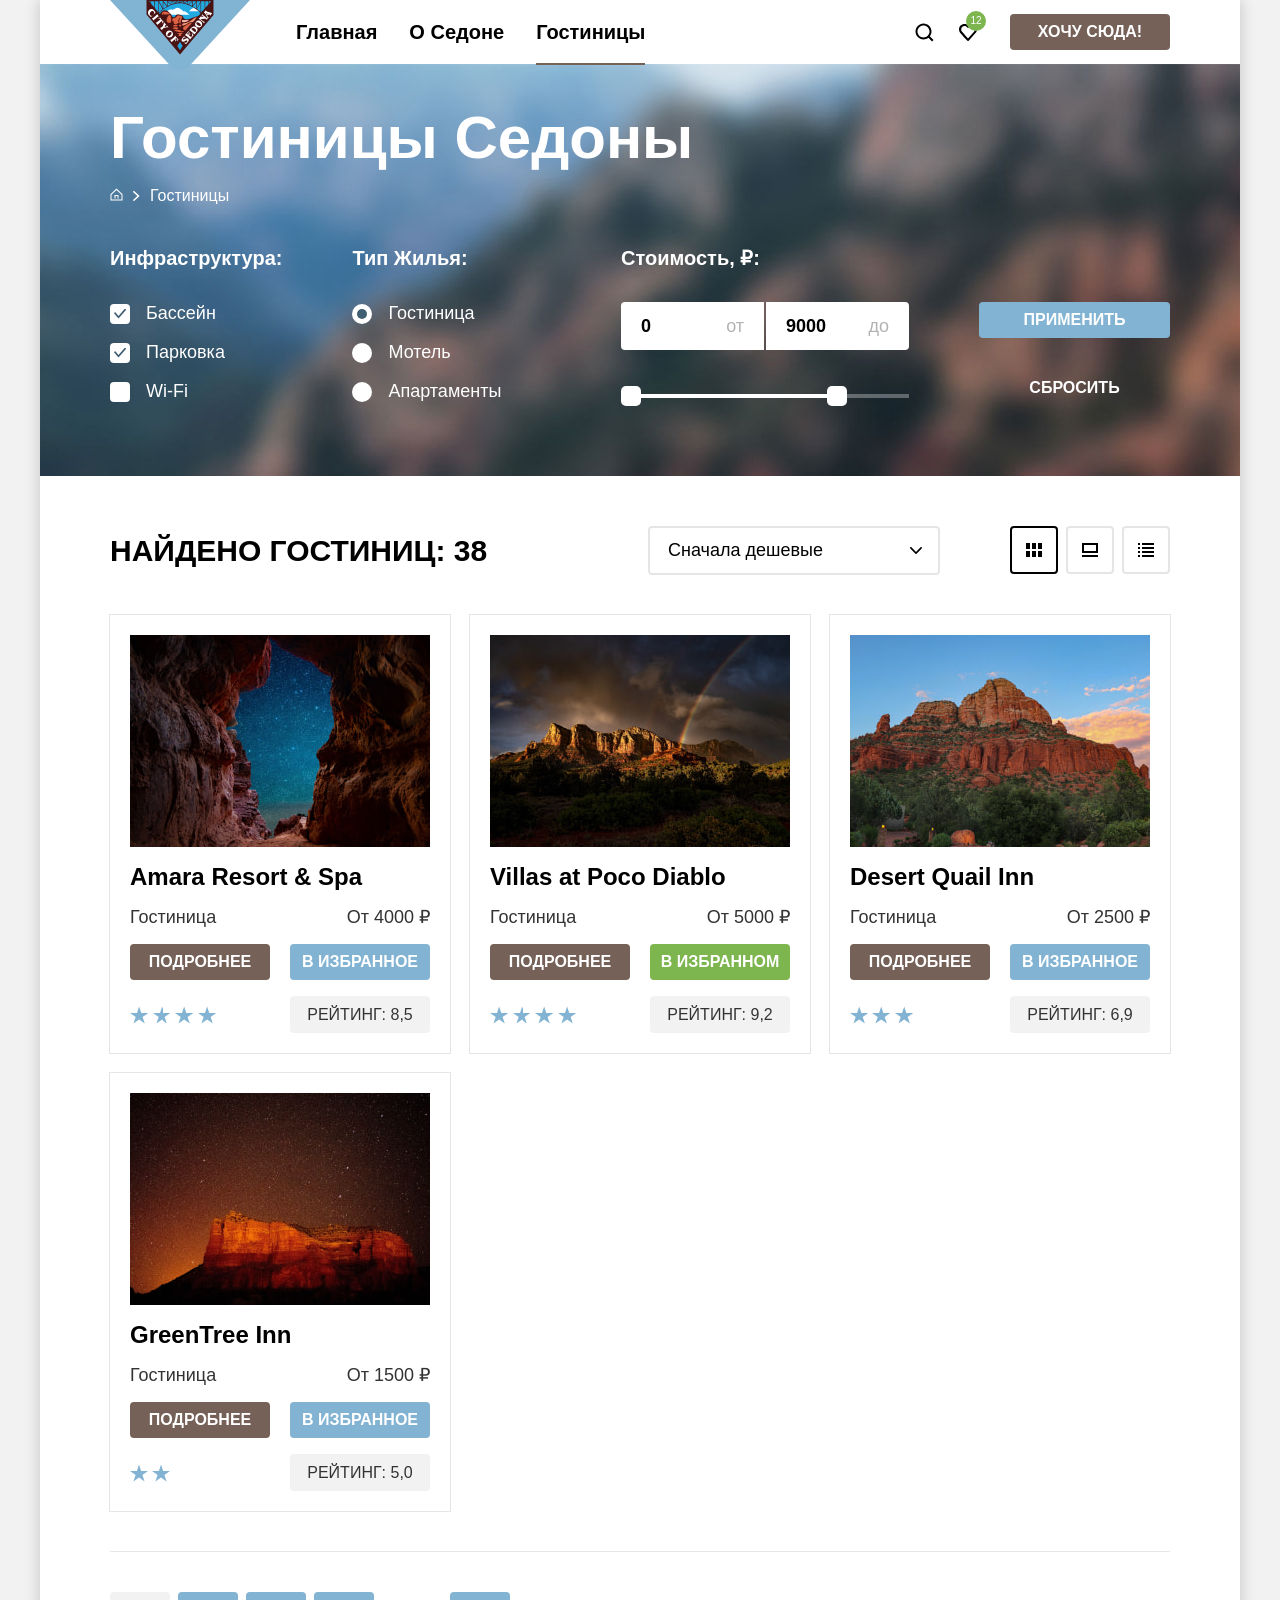
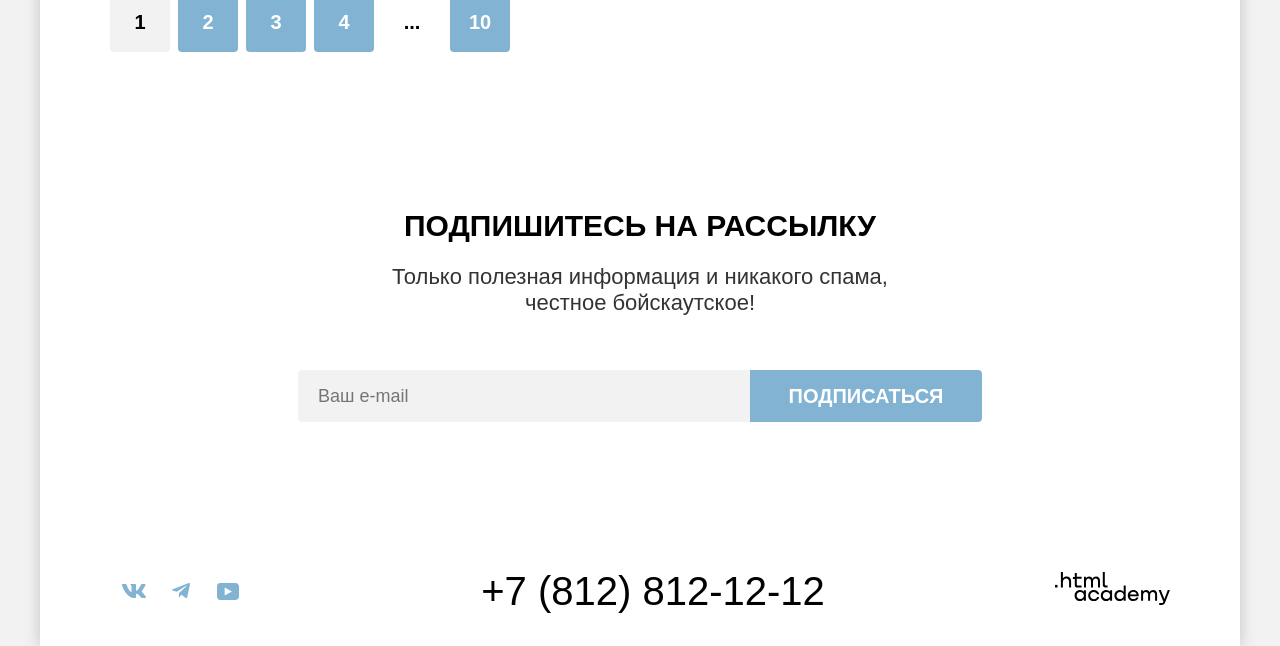
==== commit 1066761a: "Изменяет реализацию чекбоксов и радиокнопок" ====
--- a/catalog.html
+++ b/catalog.html
@@ -12,7 +12,7 @@
   <body class="page">
     <div class="page__wrapper">
       <header class="page-header">
-        <nav class="page-header__navigation navigation">
+        <nav class="page-header__navigation navigation" aria-label="Основная">
           <a class="navigation__logo" href="index.html">
             <img class="navigation__image" src="images/logo.svg" width="140" height="70" alt="Логотип Седона">
           </a>
@@ -71,23 +71,20 @@
                 <ul class="filters__list">
                   <li class="filters__item">
                     <label class="filters__control">
-                      <input class="filters__checkbox visually-hidden" type="checkbox" name="pool" id="pool" checked>
-                      <span class="filters__mark filter__mark_checkbox"></span>
+                      <input class="filters__checkbox filters__mark" type="checkbox" name="pool" id="pool" checked>
                       Бассейн
                     </label>
                   </li>
                   <li class="filters__item">
                     <label class="filters__control">
-                      <input class="visually-hidden filters__checkbox" type="checkbox" name="parking" id="parking"
+                      <input class="filters__checkbox filters__mark" type="checkbox" name="parking" id="parking"
                         checked>
-                      <span class="filters__mark filter__mark_checkbox"></span>
                       Парковка
                     </label>
                   </li>
                   <li class="filters__item">
                     <label class="filters__control">
-                      <input class="visually-hidden filters__checkbox" type="checkbox" name="wifi" id="wifi">
-                      <span class="filters__mark filter__mark_checkbox"></span>
+                      <input class="filters__checkbox filters__mark" type="checkbox" name="wifi" id="wifi">
                       Wi-Fi
                     </label>
                   </li>
@@ -99,25 +96,22 @@
                 <ul class="filters__list">
                   <li class="filters__item">
                     <label class="filters__control">
-                      <input class="visually-hidden filters__radio" type="radio" name="habitation" id="hotel"
+                      <input class="filters__radio filters__mark" type="radio" name="habitation" id="hotel"
                         value="hotel" checked>
-                      <span class="filters__mark filter__mark_radio"></span>
                       Гостиница
                     </label>
                   </li>
                   <li class="filters__item">
                     <label class="filters__control">
-                      <input class="visually-hidden filters__radio" type="radio" name="habitation" id="motel"
+                      <input class="filters__radio filters__mark" type="radio" name="habitation" id="motel"
                         value="motel">
-                      <span class="filters__mark filter__mark_radio"></span>
                       Мотель
                     </label>
                   </li>
                   <li class="filters__item">
                     <label class="filters__control">
-                      <input class="visually-hidden filters__radio" type="radio" name="habitation" id="apartments"
+                      <input class="filters__radio filters__mark" type="radio" name="habitation" id="apartments"
                         value="apartments">
-                      <span class="filters__mark filter__mark_radio"></span>
                       Апартаменты
                     </label>
                   </li>
@@ -149,12 +143,13 @@
                       </button>
                     </div>
                   </div>
+                </div>
               </fieldset>
               <div class="filters__button-container">
                 <button class="button button_secondary filters__submit filters__button" type="submit">Применить</button>
                 <button class="button filters__reset filters__button" type="reset">Сбросить</button>
 
-                </di>
+              </div>
             </form>
           </section>
         </div>
@@ -293,7 +288,8 @@
         </div>
         <section class="main__subscribe subscribe">
           <h2 class="title title_big title_accent subscribe__heading">Подпишитесь на рассылку</h2>
-          <p class="text_basic subscribe__text">Только полезная информация и никакого спама, <br>честное бойскаутское!</p>
+          <p class="text_basic subscribe__text">Только полезная информация и никакого спама, <br>честное бойскаутское!
+          </p>
           <form class="subscribe__form" action="https://echo.htmlacademy.ru" method="post">
             <label class="visually-hidden" for="email">Укажите ваш e-mail</label>
             <input class="subscribe__email subscribe__email_reverse" type="email" name="email" id="email"
--- a/styles/style.css
+++ b/styles/style.css
@@ -271,6 +271,7 @@
   color: inherit;
   padding: 20px 16px;
   position: relative;
+  transition: color 0.3s ease-in-out;
 
   &:not(.navigation__link_current) {
 
@@ -292,7 +293,6 @@
   width: calc(100% - 32px);
   height: 2px;
   background-color: #756257;
-  /* border-bottom: 2px solid #756257; */
 }
 
 .user-menu {
@@ -659,7 +659,9 @@
 }
 
 .social__link {
-  display: block;
+  display: flex;
+  justify-content: center;
+  align-items: center;
   min-width: 47px;
   min-height: 40px;
   color: var(--icons-second);
@@ -673,15 +675,6 @@
   &:active {
     color: var(--icons-second-active);
   }
-}
-
-.social__icon {
-  position: absolute;
-  top: 0;
-  right: 0;
-  bottom: 0;
-  left: 0;
-  margin: auto;
 }
 
 .page-footer__phone {
@@ -847,76 +840,72 @@
   &:active {
     opacity: 0.3;
   }
-}
-
-.filters__button-container {
-  list-style: none;
-  padding: 0;
-  margin: 0;
-  display: flex;
-  flex-direction: column;
-  gap: 32px;
-}
-
-.filters__checkbox:checked + .filters__mark::after,
-.filters__radio:checked + .filters__mark::after {
-  background-color: var(--forms-inputs);
-}
+
+  &:has(.filters__mark:disabled) {
+    opacity: 0.1;
+  }
+}
+
+
 
 .filters__control {
-  position: relative;
   font-size: var(--font-size-checkbox);
   line-height: var(--line-height-checkbox);
-  padding-inline-start: 36px;
-
-  &:focus-within > .filters__mark {
-    outline: 2px solid var(--icons-second-hover);
-  }
-}
+  display: flex;
+  gap: 16px;
+  align-items: center;
+}
+
 
 .filters__mark {
-  position: absolute;
+  appearance: none;
+  -webkit-appearance: none;
+  -moz-appearance: none;
+  margin: 0;
+  display: inline-grid;
+  place-items: center;
   width: 20px;
   height: 20px;
   background-color: var(--color-background-primary);
-  top: 1.5px;
-  left: 0;
-
-  &::after {
-    content: "";
-    position: absolute;
-    transition: background-color 0.1s ease-in-out;
-  }
-}
-
-.filter__mark_checkbox {
+
+  &::before {
+    display: block;
+    content: '';
+    transition: background-color 0.3s ease-in-out;
+  }
+
+  &:hover:not(:disabled) {
+    cursor: pointer;
+  }
+
+  &:focus-visible {
+    outline: 2px solid var(--icons-second-hover);
+    outline-offset: 0;
+  }
+}
+
+.filters__mark:checked::before {
+  background-color: var(--forms-inputs);
+}
+
+.filters__checkbox {
   border-radius: var(--border-radius);
 
-  &::after {
-    width: 100%;
-    height: 100%;
-    mask-image: url(../images/checkbox.svg);
-    mask-repeat: no-repeat;
-    mask-position: center;
-  }
-}
-
-.filter__mark_radio {
+  &::before {
+    width: 12px;
+    height: 10px;
+    clip-path: path("M11 0L4.5 7.4L1.1 3.5L0 4.7L4.5 9.9L12.2 1.3L11 0Z");
+  }
+}
+
+.filters__radio {
   border-radius: 50%;
 
-  &::after {
-    top: 5px;
-    left: 5px;
+  &::before {
     width: 10px;
     height: 10px;
     border-radius: 50%;
   }
-}
-
-.filters__label {
-  font-size: var(--font-size-checkbox);
-  line-height: var(--line-height-checkbox);
-  padding-inline-start: 36px;
 }
 
 .filter__container {
@@ -1030,6 +1019,14 @@
   right: 0;
 }
 
+.filters__button-container {
+  list-style: none;
+  padding: 0;
+  margin: 0;
+  display: flex;
+  flex-direction: column;
+  gap: 32px;
+}
 
 .filters__button {
   min-width: 191px;
@@ -1183,7 +1180,7 @@
 .hotels__item {
   display: grid;
   grid-template-columns: 140px 140px;
-  Grid-template-rows: min-content auto min-content min-content min-content;
+  grid-template-rows: min-content auto min-content min-content min-content;
   grid-template-areas: "image image"
     "title title"
     "type price"
@@ -1214,6 +1211,7 @@
 }
 
 .hotels__link-title {
+  display: flex;
   text-decoration: none;
   color: inherit;
   grid-area: title;
@@ -1336,6 +1334,7 @@
   width: 100%;
   height: 100%;
   background-color: rgba(242, 242, 242, 0.8);
+  z-index: 100;
 }
 
 .modal_hidden {
@@ -1386,8 +1385,8 @@
 .modal__close::after {
   position: absolute;
   content: "";
-  top: 20px;
-  left: 11px;
+  top: 25px;
+  left: 17px;
   width: 18px;
   height: 2px;
   background-color: var(--color-text-primary);
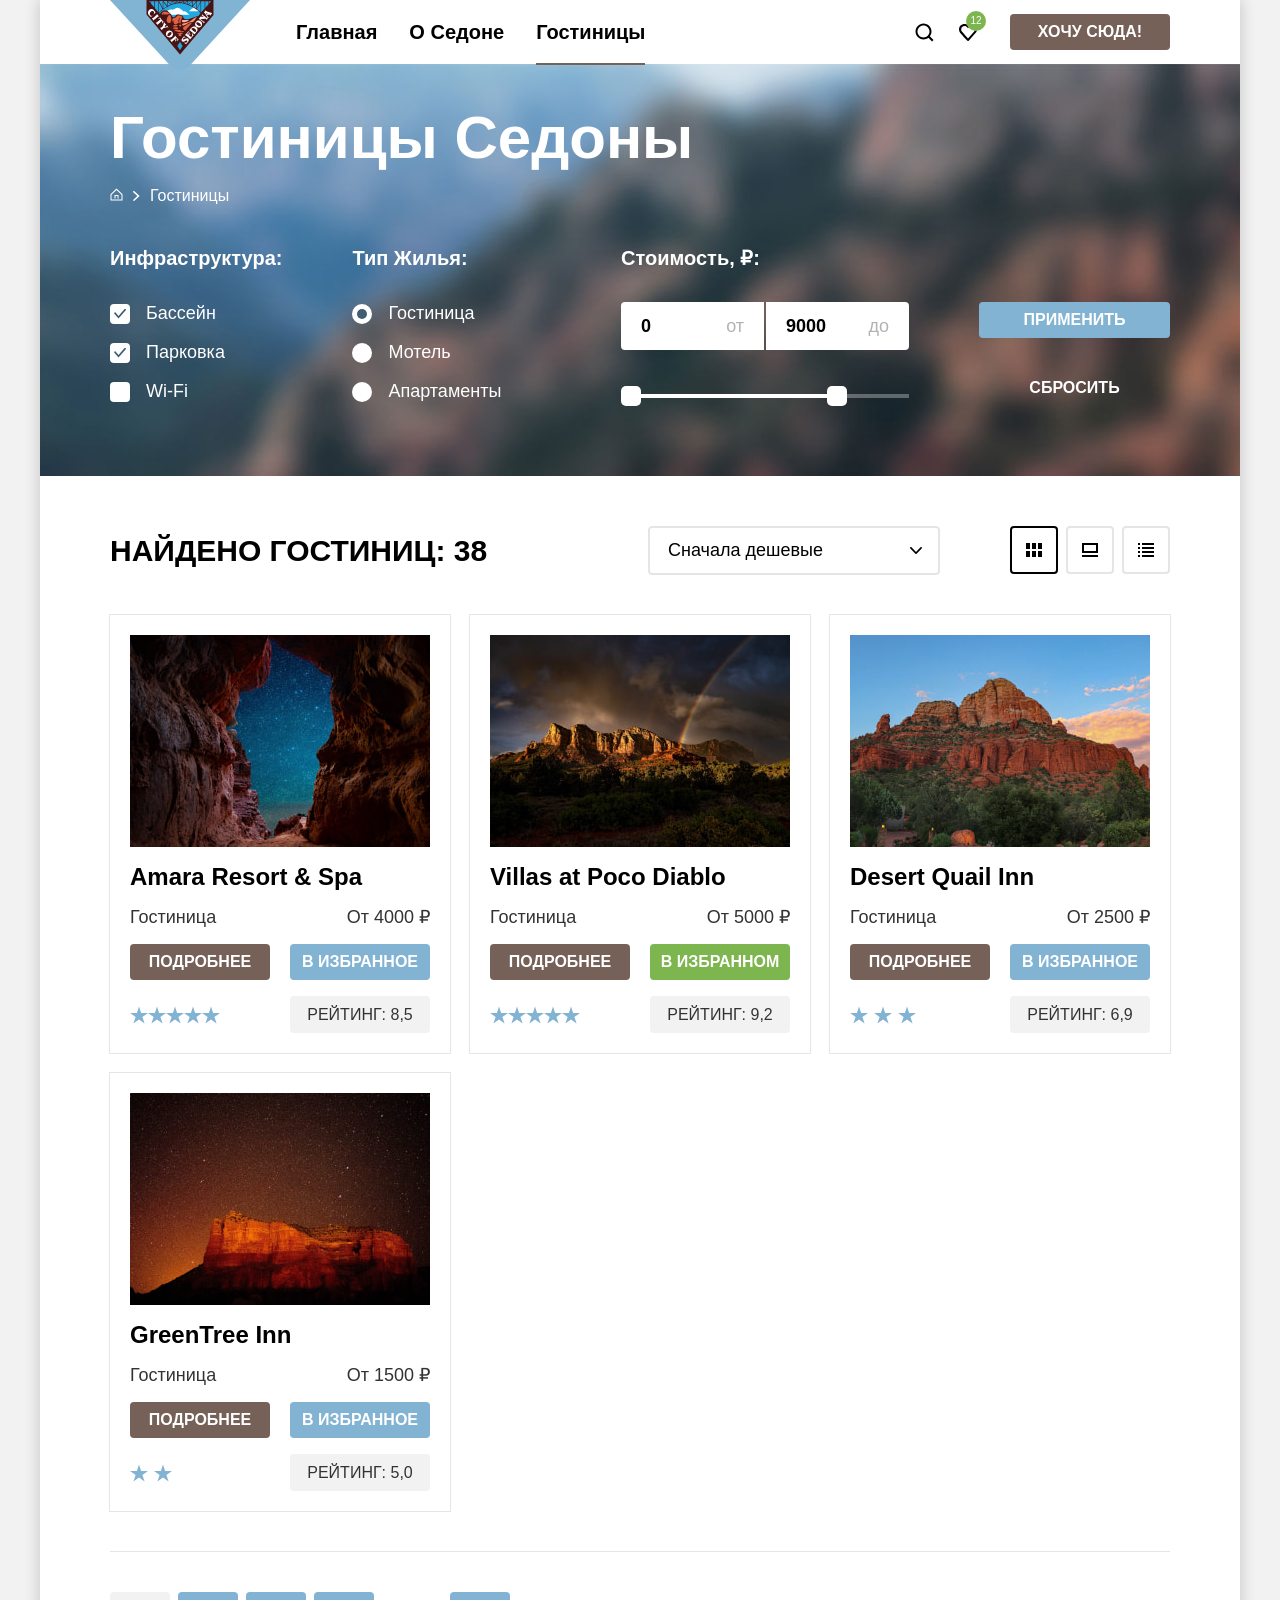
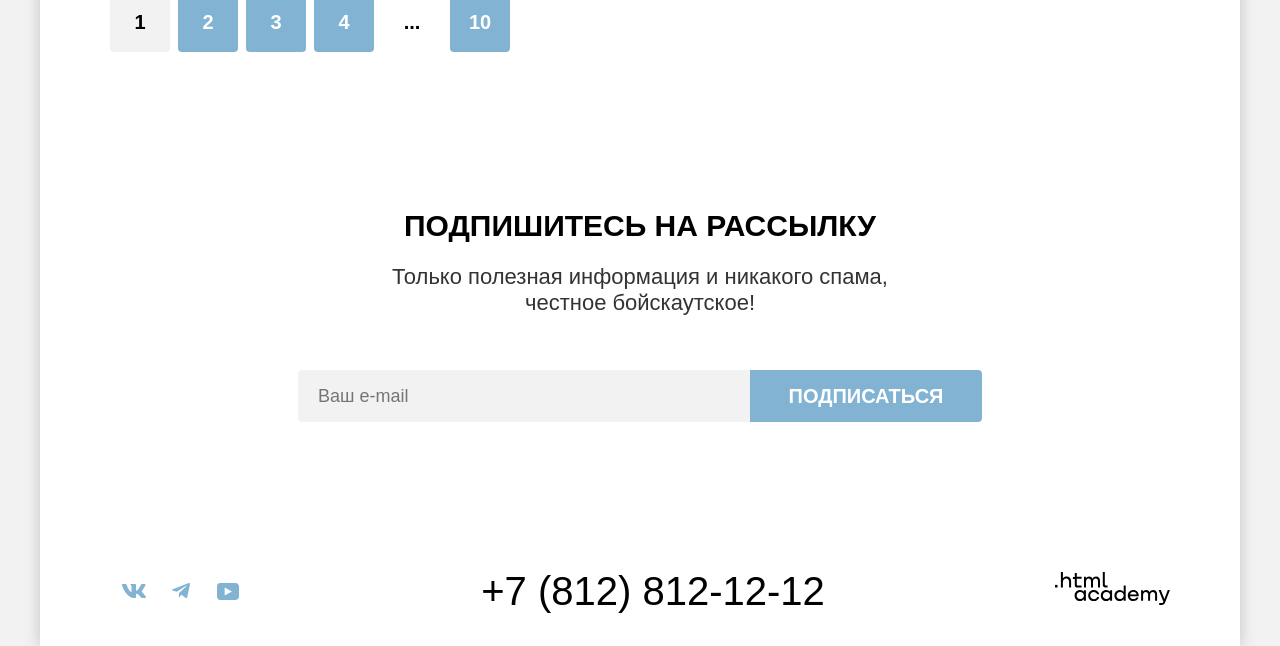
==== commit 8ad8d286: "Удаляет ненужные файлы" ====
--- a/catalog.html
+++ b/catalog.html
@@ -37,7 +37,7 @@
             <span class="visually-hidden">Избранное</span>
             <span class="user-menu__favorites-count">12</span>
           </a>
-          <a class="button button_primary user-menu__want" href="#">хочу сюда!</a>
+          <a class="button button_primary user-menu__promo" href="#">хочу сюда!</a>
         </div>
       </header>
 
--- a/styles/style.css
+++ b/styles/style.css
@@ -384,7 +384,7 @@
   background-color: var(--color-button-background-tertiary);
 }
 
-.user-menu__want {
+.user-menu__promo {
   min-width: 160px;
   box-sizing: border-box;
   margin-inline-start: 20px;
@@ -846,8 +846,6 @@
   }
 }
 
-
-
 .filters__control {
   font-size: var(--font-size-checkbox);
   line-height: var(--line-height-checkbox);
@@ -855,7 +853,6 @@
   gap: 16px;
   align-items: center;
 }
-
 
 .filters__mark {
   appearance: none;
@@ -1077,34 +1074,41 @@
 
 .view-control__sort {
   --border: var(--color-button-background-disabled);
+
   font-family: inherit;
   font-size: inherit;
   line-height: inherit;
   font-weight: inherit;
   color: inherit;
-  background-color: var(--color-background-primary);
+
   padding: 14px 36px 14px 20px;
+  margin-inline-start: auto;
+  margin-inline-end: 14px;
   min-width: 292px;
   box-sizing: border-box;
+
+  background-color: var(--color-background-primary);
   border: none;
   border-radius: 4px;
   box-shadow: inset 0 0 0 2px var(--border);
-  margin-inline-start: auto;
-  margin-inline-end: 14px;
+  background-image: url("../images/selector-apearance.svg");
+  background-position: right 18px center;
+  background-repeat: no-repeat;
+
   cursor: pointer;
   appearance: none;
   -moz-appearance: none;
   -webkit-appearance: none;
-  background-image: url("../images/selector-apearance.svg");
-  background-position: right 18px center;
-  background-repeat: no-repeat;
+  outline: none;
 
   &:is(:hover, :focus-visible) {
     --border: var(--icons-second);
   }
 
+
   &:disabled {
     opacity: 0.3;
+    cursor: default;
     --border: var(--color-text-primary);
   }
 }
@@ -1263,19 +1267,19 @@
 }
 
 .hotels__stars_two {
-  max-width: 40px;
+  max-width: 42px;
 }
 
 .hotels__stars_three {
-  max-width: 63px;
+  max-width: 66px;
 }
 
 .hotels__stars_four {
-  max-width: 86px;
+  max-width: 90px;
 }
 
 .hotels__stars_five {
-  max-width: 108px;
+  max-width: 107px;
 }
 
 .hotels__rating {
@@ -1324,6 +1328,8 @@
   background-color: var(--color-button-background-quaternary);
   cursor: unset;
 }
+
+/* modal */
 
 .modal {
   position: fixed;
@@ -1347,6 +1353,7 @@
   border-radius: 30px;
   padding: 64px 70px;
   background-color: var(--color-background-primary);
+  box-shadow: 0 25px 50px 0 rgba(0, 0, 0, 0.15);
 }
 
 .modal__title {
@@ -1409,7 +1416,7 @@
     ". departure-info departure-info departure-info"
     "adult-label adult-count children-label children-count"
     "button button button button";
-  grid-template-columns: 121px 110px 189px 110px;
+  grid-template-columns: 121px 110px 188px 110px;
   column-gap: 16px;
   align-items: center;
 }
@@ -1464,6 +1471,7 @@
   margin-block-start: 48px;
   padding-block: 18px;
   line-height: 24px;
+  border-radius: 10px;
 }
 
 .modal__info {
@@ -1510,6 +1518,7 @@
   min-width: 31px;
   background-color: var(--color-button-background-quaternary);
   display: flex;
+  border-radius: 4px;
 
   &:has(.modal__counter:focus-visible) {
     outline: 3px solid var(--icons-second);
@@ -1546,15 +1555,15 @@
 }
 
 .modal__changer {
+  background-color: transparent;
   border: none;
   cursor: pointer;
   display: grid;
   place-items: center;
   padding-inline: 10px;
-  --icon-color: var(--color-text-primary-active);
-
-  &:is(:hover, :focus-visible) {
-    --icon-color: var(--icons-basic);
+
+  &:is(:hover, :focus-visible) .modal__changer-inner::after {
+    background-color: var(--icons-basic);
   }
 
   &:focus-visible {
@@ -1565,22 +1574,22 @@
     }
   }
 
-  &:active {
-    --icon-color: var(--icons-basic-active);
-  }
-}
-
-.modal__changer_minus {
-  order: -1;
-  --sign-icon: url("../images/minus.svg");
-}
-
-.modal__changer_plus {
-  --sign-icon: url("../images/plus.svg");
+  &:active .modal__changer-inner::after {
+    background-color: var(--icons-basic-active);
+  }
+}
+
+.modal__changer_minus .modal__changer-inner::after {
+  clip-path: polygon(0 6px, 14px 6px, 14px 8px, 0 8px);
+}
+
+.modal__changer_plus .modal__changer-inner::after {
+  clip-path: polygon(6px 0, 8px 0, 8px 6px, 14px 6px, 14px 8px, 8px 8px, 8px 14px, 6px 14px, 6px 8px, 0 8px, 0 6px, 6px 6px);
 }
 
 .modal__changer-inner {
-  display: block;
+  display: grid;
+  place-content: center;
   width: 20px;
   height: 20px;
   border-radius: var(--border-radius);
@@ -1588,12 +1597,9 @@
   &::after {
     content: "";
     display: block;
-    width: 20px;
-    height: 20px;
-    mask-position: center;
-    mask-repeat: no-repeat;
-    background-color: var(--icon-color);
-    mask-image: var(--sign-icon, "../images/plus.svg");
+    width: 14px;
+    height: 14px;
+    background-color: var(--color-text-primary-active);
     transition: background-color 0.3s ease-in-out;
   }
 }
@@ -1637,14 +1643,14 @@
   color: var(--color-text-tertiary);
   box-shadow: 0 15px 30px 0 var(--color-background-basic);
   background: var(--color-text-secondary);
-  padding: 15px 18px 18px 22px;
+  padding: 20px 18px 22px 22px;
   border-radius: 10px;
 }
 
 .modal__tooltip-text::after {
   content: "";
   position: absolute;
-  top: -10px;
+  top: -9px;
   left: 50%;
   transform: translateX(-50%);
   width: 0;
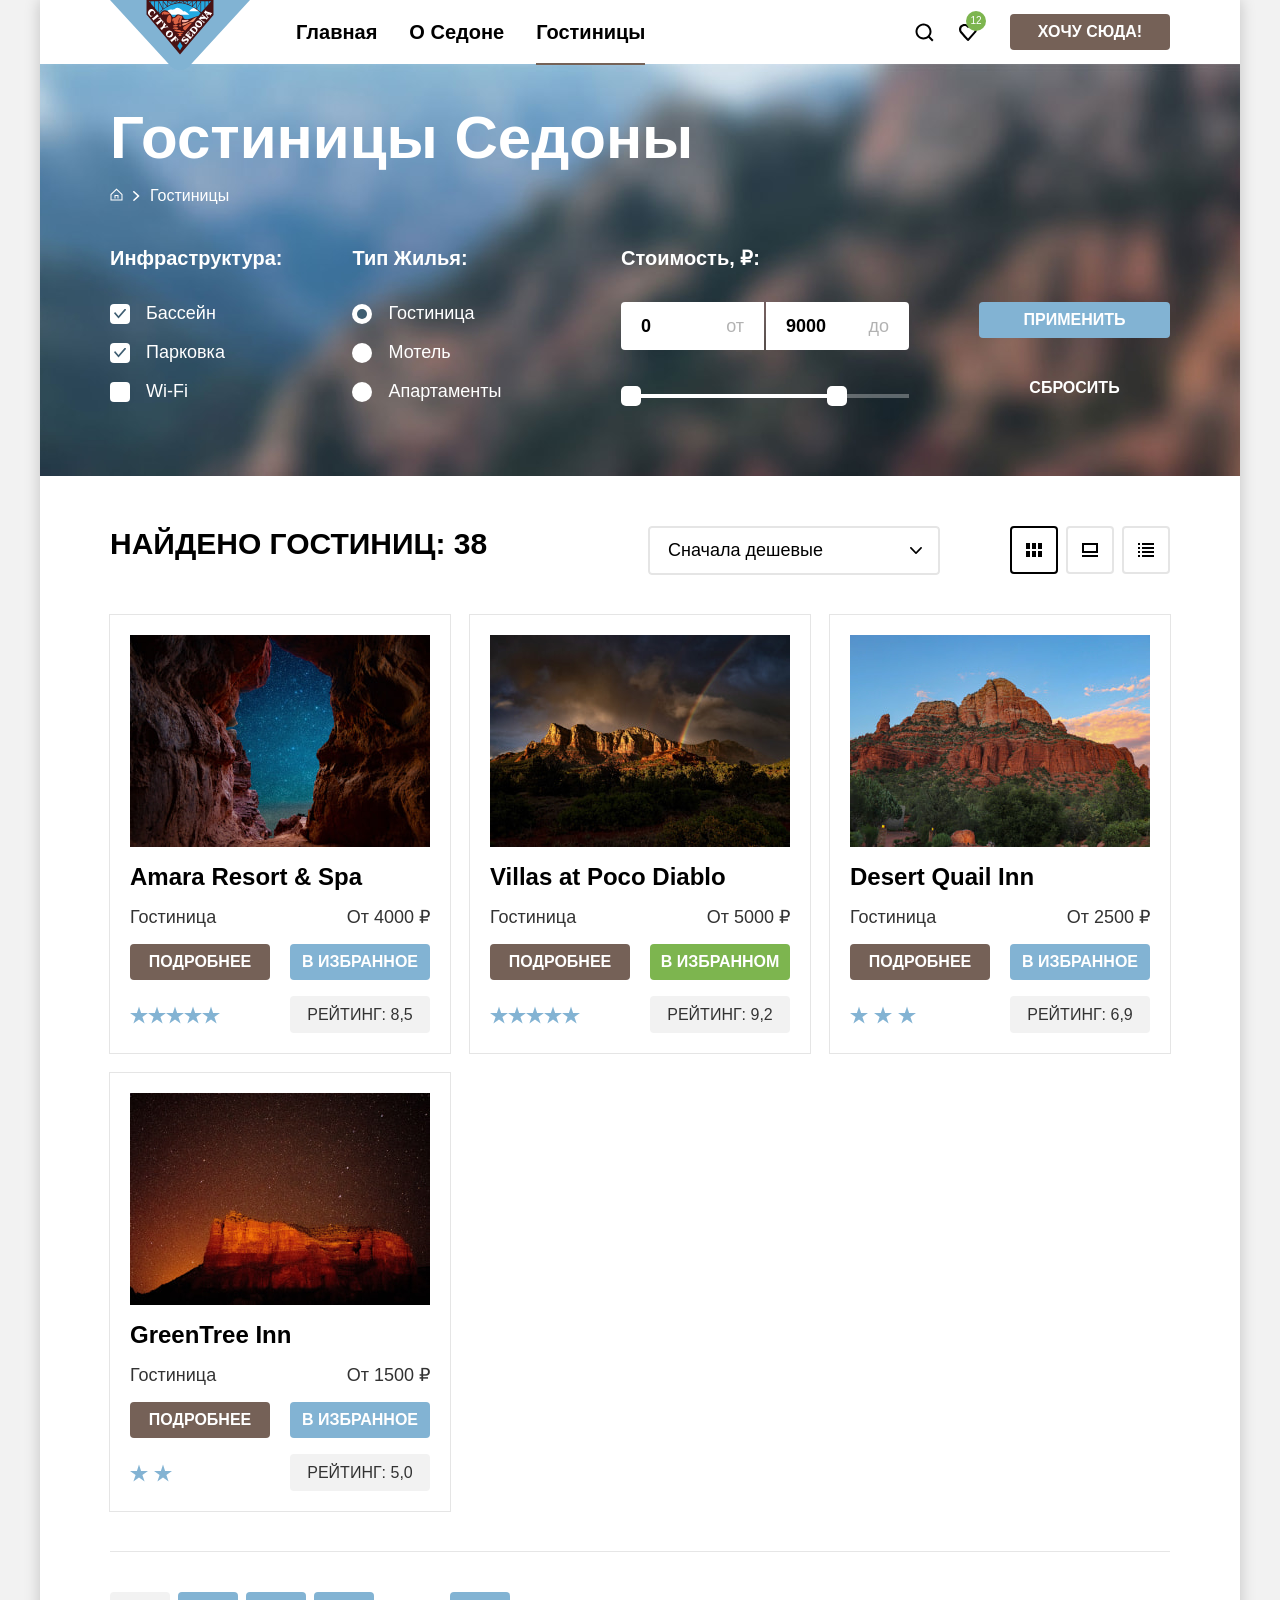
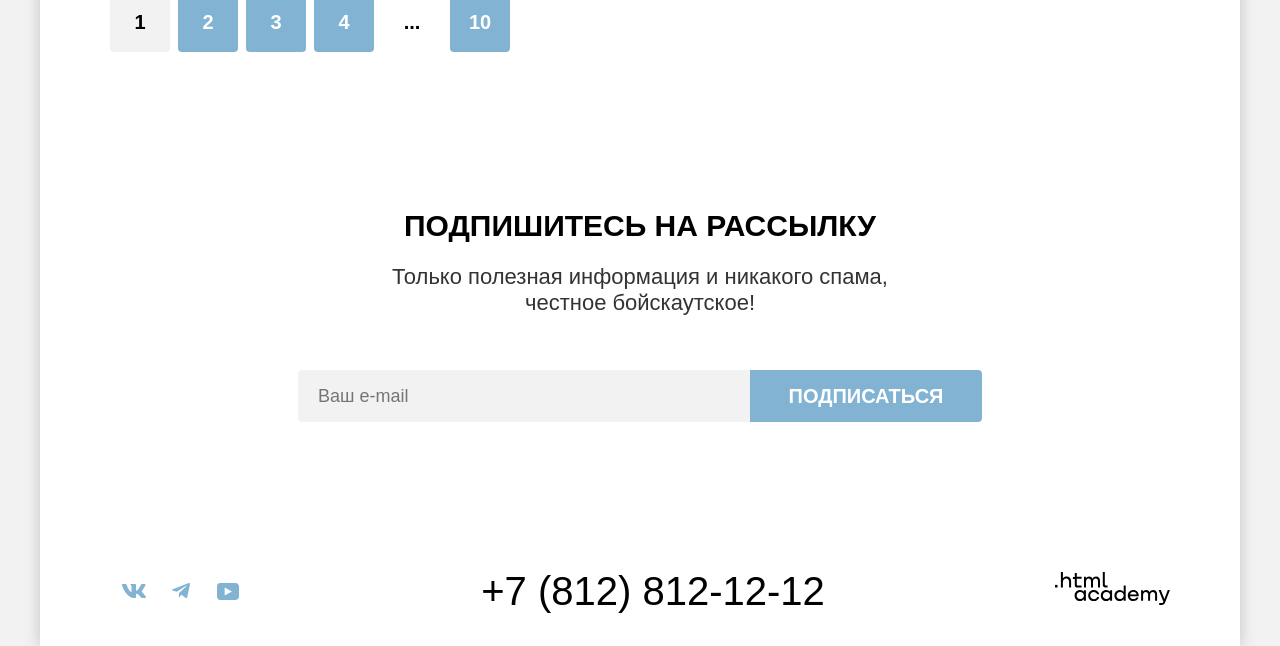
==== commit b9489450: "Вносит исправления" ====
--- a/catalog.html
+++ b/catalog.html
@@ -11,7 +11,7 @@
 
   <body class="page">
     <div class="page__wrapper">
-      <header class="page-header">
+      <header class="page-header" data-test="header">
         <nav class="page-header__navigation navigation" aria-label="Основная">
           <a class="navigation__logo" href="index.html">
             <img class="navigation__image" src="images/logo.svg" width="140" height="70" alt="Логотип Седона">
@@ -41,7 +41,7 @@
         </div>
       </header>
 
-      <main class="main catalog">
+      <main class="main catalog" data-test="main">
         <div class="main__container">
           <section class="main__header">
             <h1 class="title title_huge main__title">Гостиницы Седоны</h1>
@@ -58,12 +58,12 @@
                 </a>
               </li>
               <li class="breadcrumbs__item">
-                <a class="breadcrumbs__link" href="#" aria-current="page">Гостиницы</a>
+                <a class="breadcrumbs__link breadcrumbs__link_current" aria-current="page">Гостиницы</a>
               </li>
             </ol>
           </section>
 
-          <section class="main__filters filters">
+          <section class="main__filters filters" data-test="filter">
             <h2 class="visually-hidden">Фильтры</h2>
             <form class="filters__form" action="https://echo.htmlacademy.ru" method="get">
               <fieldset class="filters__group">
@@ -154,10 +154,10 @@
           </section>
         </div>
 
-        <div class="main__hotels-container">
+        <div class="main__hotels-container" data-test="catalog">
           <section class="main__view-control view-control">
             <h3 class="visually-hidden">Поиск гостиниц</h3>
-            <p class="title title_big title_accent view-control__results">Найдено гостиниц:&nbsp;
+            <p class="title title_big title_accent view-control__results">Найдено гостиниц:
               <span class="view-control__count">38</span>
             </p>
 
@@ -187,7 +187,7 @@
             <h2 class="visually-hidden">Список гостиниц</h2>
             <ul class="hotels__list">
               <li class="hotels__item">
-                <a class="hotels__link-image" href="#">
+                <a class="hotels__link-image" href="#" tabindex="-1">
                   <img class="hotels__image" src="images/hotels/amara-resort.jpg" width="300" height="212"
                     alt="Amara Resort & Spa">
                 </a>
@@ -206,7 +206,7 @@
               </li>
 
               <li class="hotels__item">
-                <a class="hotels__link-image" href="#">
+                <a class="hotels__link-image" href="#" tabindex="-1">
                   <img class="hotels__image" src="images/hotels/villas-at-poco-diablo.jpg" width="300" height="212"
                     alt="Villas at Poco Diablo">
                 </a>
@@ -226,7 +226,7 @@
               </li>
 
               <li class="hotels__item">
-                <a class="hotels__link-image" href="#">
+                <a class="hotels__link-image" href="#" tabindex="-1">
                   <img class="hotels__image" src="images/hotels/desert-quail-inn.jpg" width="300" height="212"
                     alt="Desert Quail Inn">
                 </a>
@@ -245,7 +245,7 @@
               </li>
 
               <li class="hotels__item">
-                <a class="hotels__link-image" href="#">
+                <a class="hotels__link-image" href="#" tabindex="-1">
                   <img class="hotels__image" src="images/hotels/green-tree-inn.jpg" width="300" height="212"
                     alt="GreenTree Inn">
                 </a>
@@ -286,7 +286,7 @@
             </ul>
           </section>
         </div>
-        <section class="main__subscribe subscribe">
+        <section class="main__subscribe subscribe" data-test="subscribe">
           <h2 class="title title_big title_accent subscribe__heading">Подпишитесь на рассылку</h2>
           <p class="text_basic subscribe__text">Только полезная информация и никакого спама, <br>честное бойскаутское!
           </p>
@@ -299,7 +299,7 @@
         </section>
       </main>
 
-      <footer class="page-footer">
+      <footer class="page-footer" data-test="footer">
         <ul class="page-footer__social social">
           <li class="social__item">
             <a class="social__link" href="https://vk.com/htmlacademy">
--- a/styles/style.css
+++ b/styles/style.css
@@ -273,15 +273,12 @@
   position: relative;
   transition: color 0.3s ease-in-out;
 
-  &:not(.navigation__link_current) {
-
-    &:is(:hover, :focus-visible) {
-      color: var(--color-text-primary-hover);
-    }
-
-    &:active {
-      color: var(--color-text-primary-active);
-    }
+  &:is(:hover, :focus-visible) {
+    color: var(--color-text-primary-hover);
+  }
+
+  &:active {
+    color: var(--color-text-primary-active);
   }
 }
 
@@ -386,6 +383,7 @@
 
 .user-menu__promo {
   min-width: 160px;
+  max-width: 200px;
   box-sizing: border-box;
   margin-inline-start: 20px;
   display: block;
@@ -439,6 +437,7 @@
   min-height: 385px;
   display: flex;
   align-items: center;
+  justify-content: center;
 }
 
 .advantages__item_dark {
@@ -456,8 +455,9 @@
 
 .advantages__container {
   flex-grow: 1;
-  padding-inline: 85px;
+  padding: 55px 85px;
   max-width: 400px;
+  box-sizing: border-box;
 }
 
 .advantages__image {
@@ -591,7 +591,7 @@
 
 .subscribe_special {
   background-image: url("../images/subcribe.jpg");
-  background-color: var(--color-image-background);
+  background-color: #39463e;
   color: var(--color-text-tertiary);
   background-repeat: no-repeat;
   background-size: cover;
@@ -768,13 +768,16 @@
   font-weight: inherit;
   color: inherit;
 
-  &:hover {
-    opacity: 0.6;
-  }
-
-  &:active {
-    opacity: 0.3;
-  }
+  &:not(.breadcrumbs__link_current) {
+    &:hover {
+      opacity: 0.6;
+    }
+
+    &:active {
+      opacity: 0.3;
+    }
+  }
+
 }
 
 .breadcrumbs__link_home {
@@ -835,6 +838,7 @@
 
   &:hover {
     opacity: 0.6;
+
   }
 
   &:active {
@@ -852,6 +856,11 @@
   display: flex;
   gap: 16px;
   align-items: center;
+  cursor: pointer;
+
+  &:has(.filters__mark:disabled) {
+    cursor: default;
+  }
 }
 
 .filters__mark {
@@ -864,15 +873,12 @@
   width: 20px;
   height: 20px;
   background-color: var(--color-background-primary);
+  cursor: inherit;
 
   &::before {
     display: block;
     content: '';
     transition: background-color 0.3s ease-in-out;
-  }
-
-  &:hover:not(:disabled) {
-    cursor: pointer;
   }
 
   &:focus-visible {
@@ -1067,9 +1073,9 @@
 
 .view-control__results {
   min-height: 49px;
-  display: flex;
-  align-items: center;
-
+  align-self: center;
+  max-width: 400px;
+  text-align: start;
 }
 
 .view-control__sort {
@@ -1104,7 +1110,6 @@
   &:is(:hover, :focus-visible) {
     --border: var(--icons-second);
   }
-
 
   &:disabled {
     opacity: 0.3;
@@ -1219,11 +1224,13 @@
   text-decoration: none;
   color: inherit;
   grid-area: title;
-}
-
-.hotels__title {
+
   &:is(:hover, :focus-visible) {
     color: var(--color-text-primary-hover);
+  }
+
+  &:focus-visible {
+    outline: 3px solid var(--icons-second);
   }
 
   &:active {
@@ -1541,7 +1548,6 @@
   -webkit-appearance: textfield;
   -moz-appearance: textfield;
 
-
   &:focus-visible {
     outline: none;
   }
@@ -1580,11 +1586,11 @@
 }
 
 .modal__changer_minus .modal__changer-inner::after {
-  clip-path: polygon(0 6px, 14px 6px, 14px 8px, 0 8px);
+  clip-path: polygon(15% 45%, 85% 45%, 85% 55%, 15% 55%);
 }
 
 .modal__changer_plus .modal__changer-inner::after {
-  clip-path: polygon(6px 0, 8px 0, 8px 6px, 14px 6px, 14px 8px, 8px 8px, 8px 14px, 6px 14px, 6px 8px, 0 8px, 0 6px, 6px 6px);
+  clip-path: polygon(45% 15%, 55% 15%, 55% 45%, 85% 45%, 85% 55%, 55% 55%, 55% 85%, 45% 85%, 45% 55%, 15% 55%, 15% 45%, 45% 45%);
 }
 
 .modal__changer-inner {
@@ -1597,8 +1603,8 @@
   &::after {
     content: "";
     display: block;
-    width: 14px;
-    height: 14px;
+    width: 20px;
+    height: 20px;
     background-color: var(--color-text-primary-active);
     transition: background-color 0.3s ease-in-out;
   }
